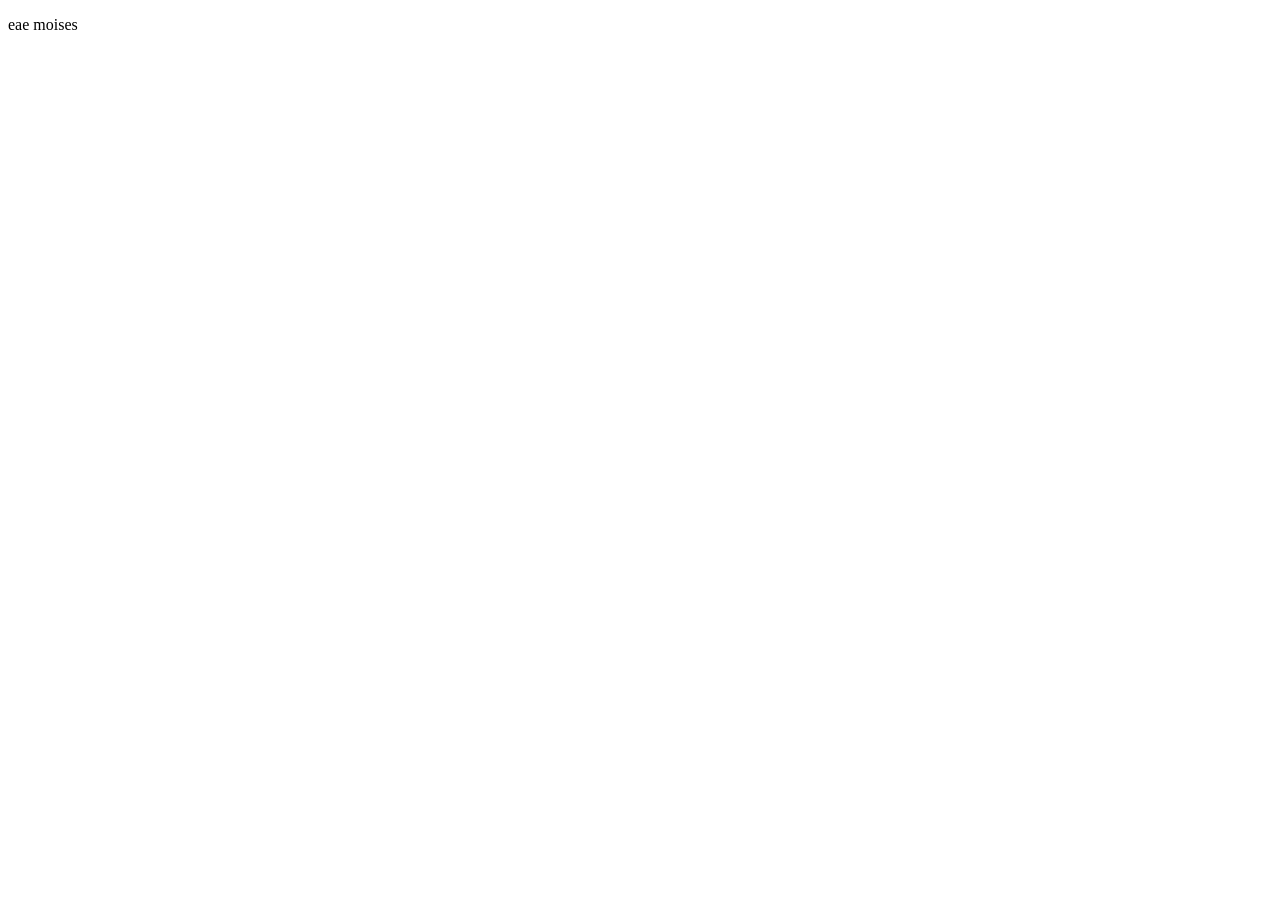
==== mare-de-bets/index.html @ 8c5bed3d "escrevi moises'" ====
<!DOCTYPE html>
<html lang="en">
<head>
    <meta charset="UTF-8">
    <meta name="viewport" content="width=device-width, initial-scale=1.0">
    <title>Maré de Bets</title>
    <link rel="stylesheet" href="style.css">
</head>
<body>
   <div>
       <p>
           eae
           moises
       </p>
   </div>
</body>
</html>
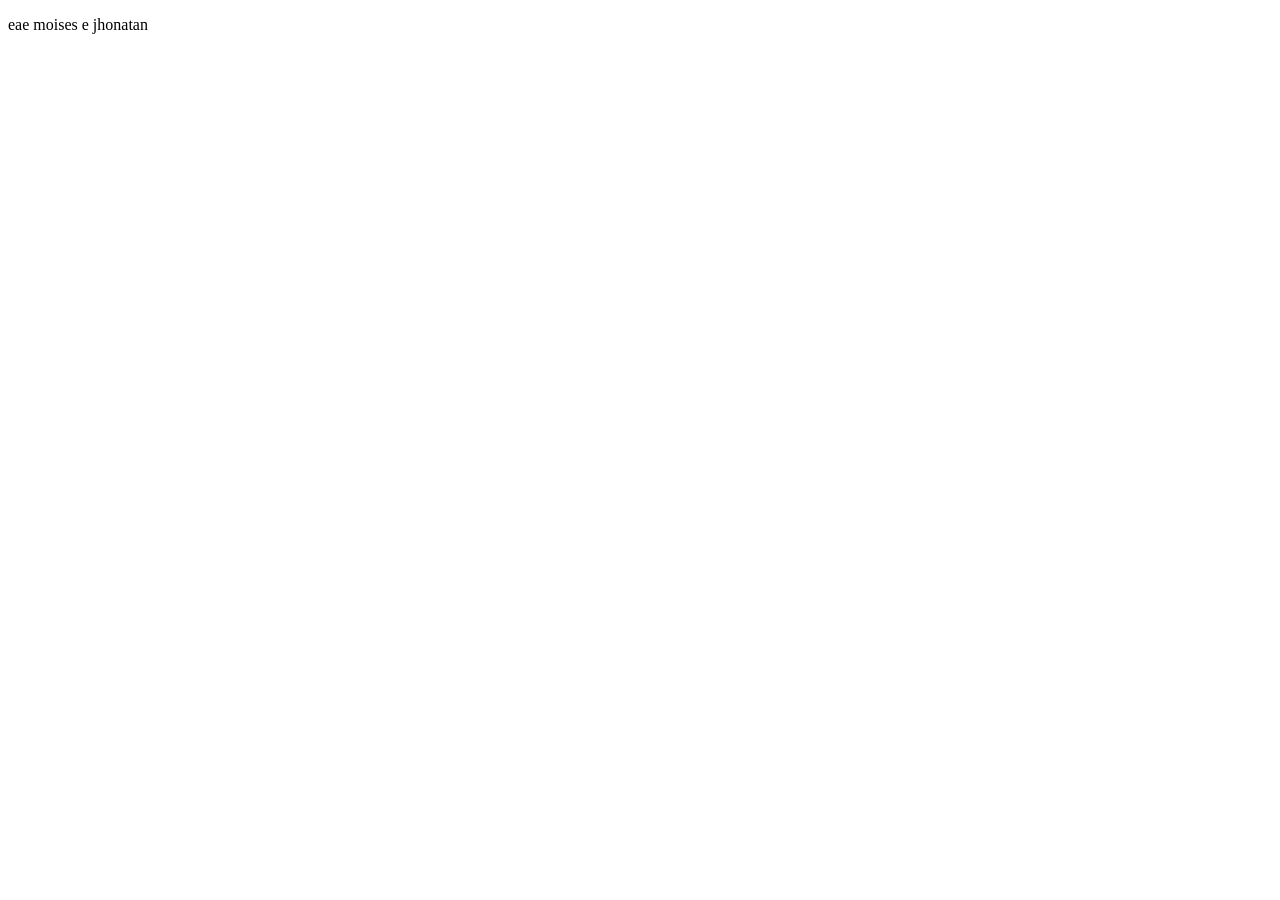
==== commit 94066ba9: "escrevi jhonatan" ====
--- a/mare-de-bets/index.html
+++ b/mare-de-bets/index.html
@@ -10,7 +10,7 @@
    <div>
        <p>
            eae
-           moises
+           moises e jhonatan
        </p>
    </div>
 </body>
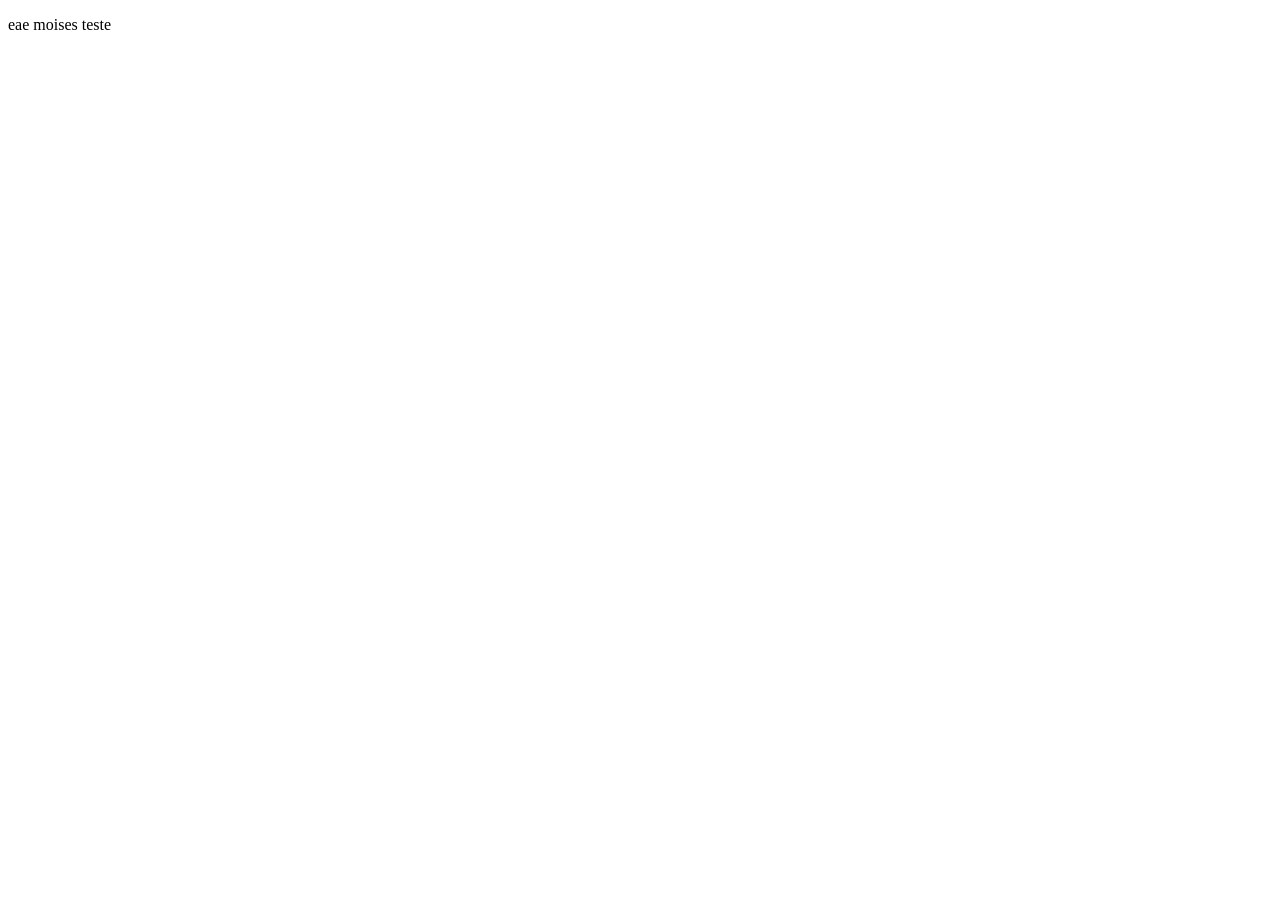
==== commit 2fcc8e66: "novo commit" ====
--- a/mare-de-bets/index.html
+++ b/mare-de-bets/index.html
@@ -10,7 +10,8 @@
    <div>
        <p>
            eae
-           moises e jhonatan
+           moises
+           teste
        </p>
    </div>
 </body>
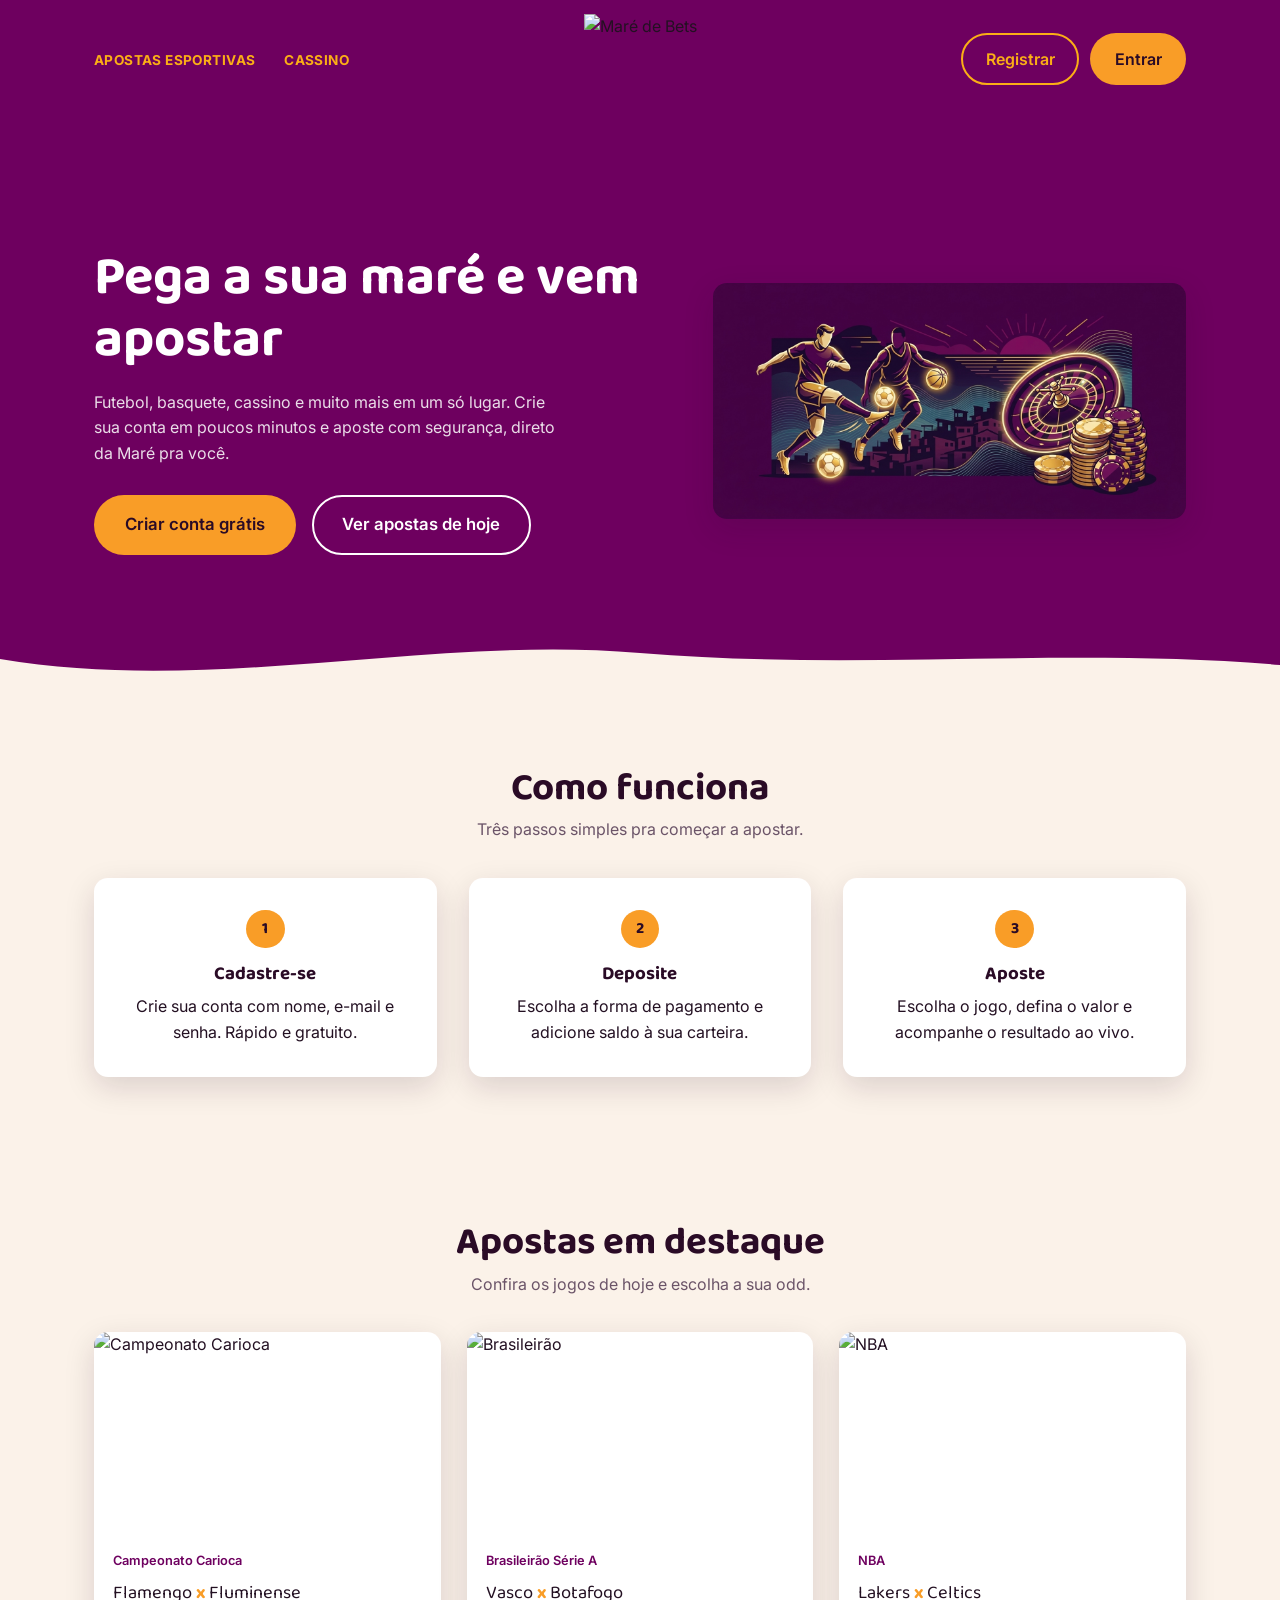
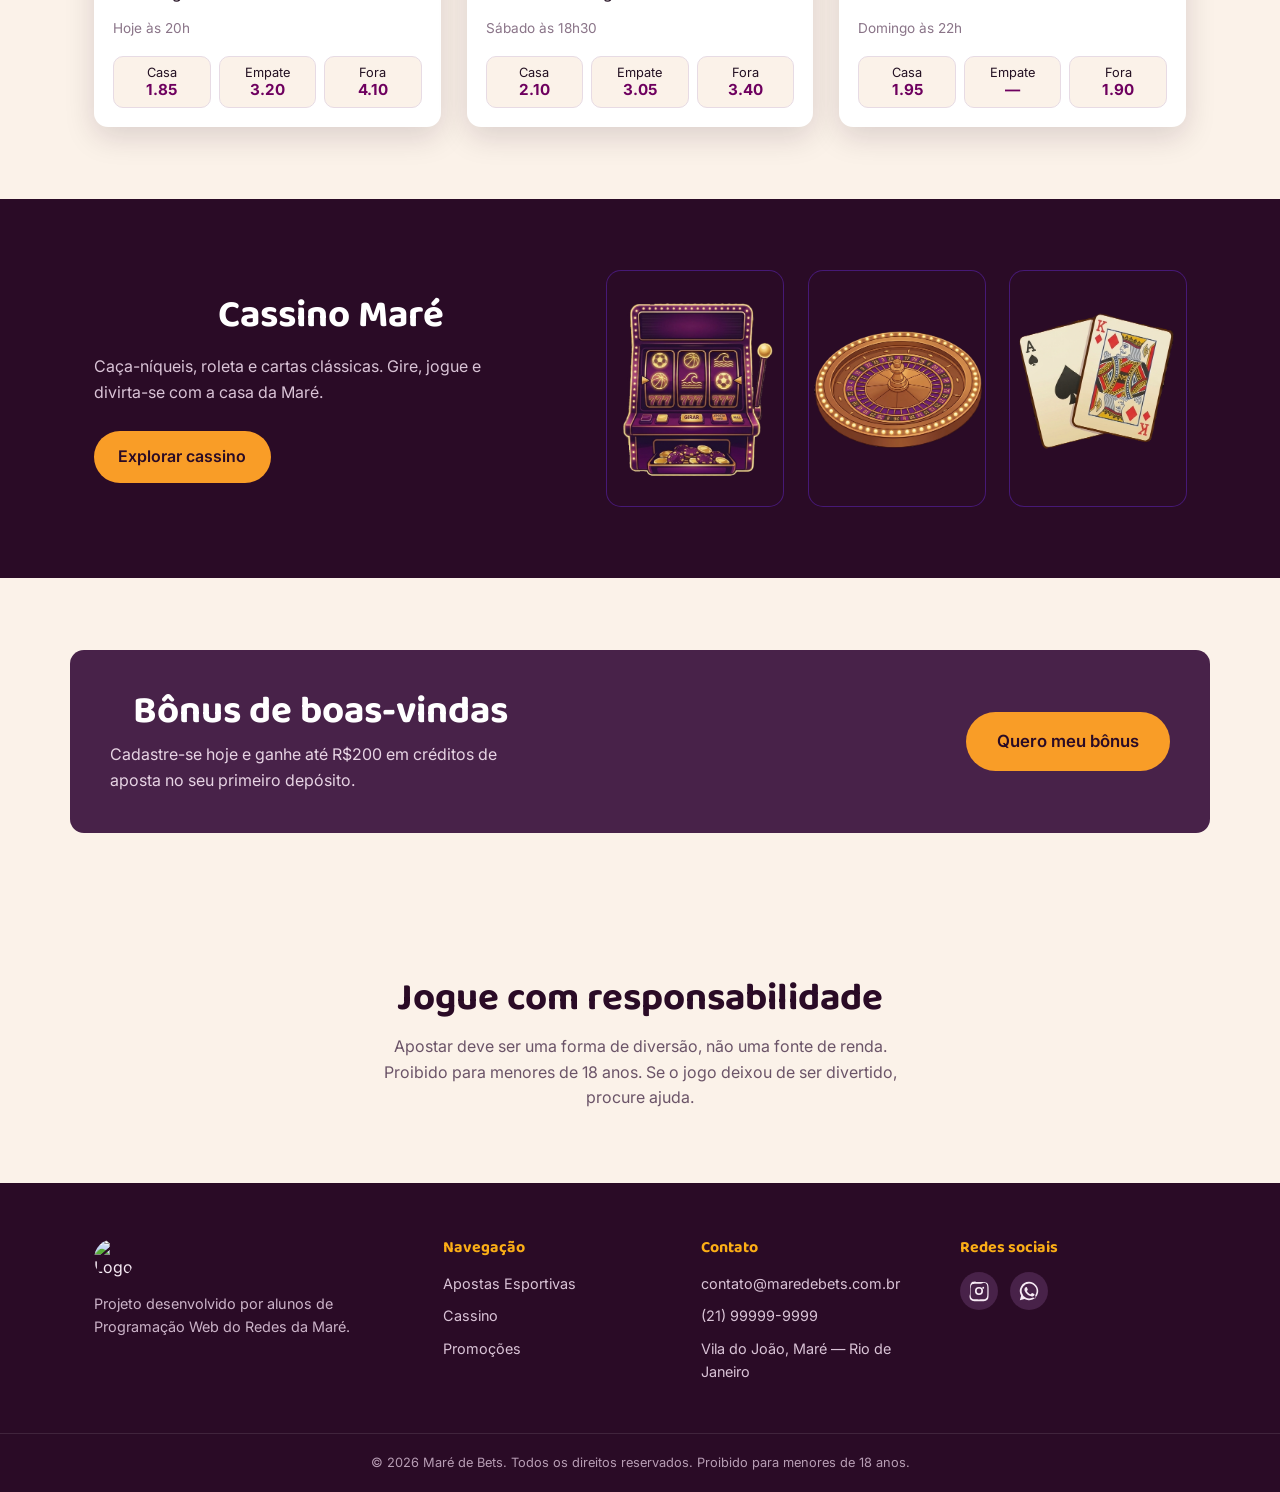
==== commit 68161ac3: "Fase 1 do site, tela principal" ====
--- a/mare-de-bets/index.html
+++ b/mare-de-bets/index.html
@@ -1,18 +1,259 @@
-<!DOCTYPE html>
-<html lang="en">
-<head>
-    <meta charset="UTF-8">
-    <meta name="viewport" content="width=device-width, initial-scale=1.0">
-    <title>Maré de Bets</title>
-    <link rel="stylesheet" href="style.css">
-</head>
-<body>
-   <div>
-       <p>
-           eae
-           moises
-           teste
-       </p>
-   </div>
-</body>
-</html>
+<!DOCTYPE html>
+<html lang="pt-BR">
+<head>
+  <meta charset="UTF-8">
+  <meta name="viewport" content="width=device-width, initial-scale=1.0">
+  <title>Maré de Bets — Apostas esportivas e cassino</title>
+  <meta name="description" content="Maré de Bets: aposte em esportes e jogue no cassino online com segurança e diversão.">
+
+  <!-- Fontes do Google Fonts: Baloo 2 (títulos, arredondada) + Inter (textos) -->
+  <link rel="preconnect" href="https://fonts.googleapis.com">
+  <link rel="preconnect" href="https://fonts.gstatic.com" crossorigin>
+  <link href="https://fonts.googleapis.com/css2?family=Baloo+2:wght@500;600;700;800&family=Inter:wght@400;500;600;700&display=swap" rel="stylesheet">
+
+  <link rel="stylesheet" href="style.css">
+</head>
+<body>
+
+  <!-- ===================== CABEÇALHO ===================== -->
+  <header class="cabecalho">
+    <div class="container cabecalho__conteudo">
+
+      <!-- Checkbox escondido: truque 100% CSS para abrir/fechar o menu no celular, sem JavaScript -->
+      <input type="checkbox" id="menu-toggle" class="menu-toggle">
+      <label for="menu-toggle" class="menu-botao" aria-label="Abrir menu">
+        <span></span><span></span><span></span>
+      </label>
+
+      <nav class="cabecalho__nav">
+        <ul>
+          <li><a href="#esportes">Apostas Esportivas</a></li>
+          <li><a href="#cassino">Cassino</a></li>
+        </ul>
+      </nav>
+
+      <!-- Logo: recorte da arte oficial do grupo (header que já estava em uso) -->
+      <a href="#topo" class="cabecalho__logo">
+        <img src="assets/img/logo-header.png" alt="Maré de Bets" class="cabecalho__logo-imagem">
+      </a>
+
+      <div class="cabecalho__acoes">
+        <a href="#" class="botao botao--contorno">Registrar</a>
+        <a href="#" class="botao botao--cheio">Entrar</a>
+      </div>
+
+    </div>
+  </header>
+
+  <main id="topo">
+
+    <!-- ===================== HERO ===================== -->
+    <section class="hero">
+      <div class="container hero__conteudo">
+        <div class="hero__texto">
+          <!-- TEXTO: troque pelo título principal escolhido pelo grupo -->
+          <h1>Pega a sua maré e vem apostar</h1>
+          <!-- TEXTO: troque pelo parágrafo de apresentação do site -->
+          <p class="hero__descricao">
+            Futebol, basquete, cassino e muito mais em um só lugar. Crie sua conta
+            em poucos minutos e aposte com segurança, direto da Maré pra você.
+          </p>
+          <div class="hero__cta">
+            <a href="#" class="botao botao--cheio botao--grande">Criar conta grátis</a>
+            <a href="#esportes" class="botao botao--contorno botao--grande">Ver apostas de hoje</a>
+          </div>
+        </div>
+
+        <div class="hero__imagem">
+          <!-- Imagem principal da seção (substitua pela arte/foto que o grupo escolher) -->
+          <!-- IMAGEM: coloque aqui uma arte do hero, ex: assets/img/hero.jpg -->
+          <img src="Assets/img/CassinoMain.jpg" alt="Ilustração de apostas esportivas da Maré de Bets">
+        </div>
+      </div>
+
+      <!-- Divisor em forma de onda, remetendo à "maré" -->
+      <svg class="onda" viewBox="0 0 1440 80" preserveAspectRatio="none" aria-hidden="true">
+        <path d="M0,32 C240,80 480,0 720,24 C960,48 1200,16 1440,40 L1440,80 L0,80 Z"></path>
+      </svg>
+    </section>
+
+    <!-- ===================== COMO FUNCIONA ===================== -->
+    <section class="como-funciona">
+      <div class="container">
+        <h2>Como funciona</h2>
+        <p class="secao__subtitulo">Três passos simples pra começar a apostar.</p>
+
+        <ol class="passos">
+          <li class="passo">
+            <span class="passo__numero">1</span>
+            <h3>Cadastre-se</h3>
+            <!-- TEXTO: ajuste a descrição de cada passo -->
+            <p>Crie sua conta com nome, e-mail e senha. Rápido e gratuito.</p>
+          </li>
+          <li class="passo">
+            <span class="passo__numero">2</span>
+            <h3>Deposite</h3>
+            <p>Escolha a forma de pagamento e adicione saldo à sua carteira.</p>
+          </li>
+          <li class="passo">
+            <span class="passo__numero">3</span>
+            <h3>Aposte</h3>
+            <p>Escolha o jogo, defina o valor e acompanhe o resultado ao vivo.</p>
+          </li>
+        </ol>
+      </div>
+    </section>
+
+    <!-- ===================== APOSTAS ESPORTIVAS ===================== -->
+    <section id="esportes" class="esportes">
+      <div class="container">
+        <h2>Apostas em destaque</h2>
+        <p class="secao__subtitulo">Confira os jogos de hoje e escolha a sua odd.</p>
+
+        <div class="grade-cartoes">
+
+          <!-- Cartão de jogo (repita este bloco para cada partida) -->
+          <article class="cartao-jogo">
+            <!-- IMAGEM: escudo ou banner do campeonato -->
+            <img src="assets/img/jogo-1.jpg" alt="Campeonato Carioca" class="cartao-jogo__imagem">
+            <div class="cartao-jogo__corpo">
+              <span class="cartao-jogo__liga">Campeonato Carioca</span>
+              <!-- TEXTO: nomes dos times do confronto -->
+              <p class="cartao-jogo__confronto">Flamengo <span>x</span> Fluminense</p>
+              <span class="cartao-jogo__horario">Hoje às 20h</span>
+              <div class="cartao-jogo__odds">
+                <button type="button" class="odd">Casa <strong>1.85</strong></button>
+                <button type="button" class="odd">Empate <strong>3.20</strong></button>
+                <button type="button" class="odd">Fora <strong>4.10</strong></button>
+              </div>
+            </div>
+          </article>
+
+          <article class="cartao-jogo">
+            <img src="assets/img/jogo-2.jpg" alt="Brasileirão" class="cartao-jogo__imagem">
+            <div class="cartao-jogo__corpo">
+              <span class="cartao-jogo__liga">Brasileirão Série A</span>
+              <p class="cartao-jogo__confronto">Vasco <span>x</span> Botafogo</p>
+              <span class="cartao-jogo__horario">Sábado às 18h30</span>
+              <div class="cartao-jogo__odds">
+                <button type="button" class="odd">Casa <strong>2.10</strong></button>
+                <button type="button" class="odd">Empate <strong>3.05</strong></button>
+                <button type="button" class="odd">Fora <strong>3.40</strong></button>
+              </div>
+            </div>
+          </article>
+
+          <article class="cartao-jogo">
+            <img src="assets/img/jogo-3.jpg" alt="NBA" class="cartao-jogo__imagem">
+            <div class="cartao-jogo__corpo">
+              <span class="cartao-jogo__liga">NBA</span>
+              <p class="cartao-jogo__confronto">Lakers <span>x</span> Celtics</p>
+              <span class="cartao-jogo__horario">Domingo às 22h</span>
+              <div class="cartao-jogo__odds">
+                <button type="button" class="odd">Casa <strong>1.95</strong></button>
+                <button type="button" class="odd">Empate <strong>—</strong></button>
+                <button type="button" class="odd">Fora <strong>1.90</strong></button>
+              </div>
+            </div>
+          </article>
+
+        </div>
+      </div>
+    </section>
+
+    <!-- ===================== CASSINO ===================== -->
+    <section id="cassino" class="cassino">
+      <div class="container cassino__conteudo">
+        <div class="cassino__texto">
+          <h2>Cassino Maré</h2>
+          <!-- TEXTO: ajuste a chamada do cassino -->
+          <p>Caça-níqueis, roleta e cartas clássicas. Gire, jogue e divirta-se com a casa da Maré.</p>
+          <a href="#" class="botao botao--cheio">Explorar cassino</a>
+        </div>
+
+        <div class="grade-cartoes grade-cartoes--cassino">
+          <!-- IMAGEM: capa de cada jogo de cassino -->
+          <img src="Assets/img/CacaNiquel.png" alt="Caça-níqueis Maré de Ouro" class="cartao-mini">
+          <img src="Assets/img/Roleta.png" alt="Roleta da Maré" class="cartao-mini">
+          <img src="Assets/img/BlackJack.png" alt="Blackjack" class="cartao-mini">
+        </div>
+      </div>
+    </section>
+
+    <!-- ===================== PROMOÇÕES ===================== -->
+    <section id="promocoes" class="promocoes">
+      <div class="container cartao-promocao">
+        <div>
+          <!-- TEXTO: título e texto da promoção -->
+          <h2>Bônus de boas-vindas</h2>
+          <p>Cadastre-se hoje e ganhe até R$200 em créditos de aposta no seu primeiro depósito.</p>
+        </div>
+        <a href="#" class="botao botao--cheio botao--grande">Quero meu bônus</a>
+      </div>
+    </section>
+
+    <!-- ===================== JOGO RESPONSÁVEL ===================== -->
+    <section class="responsavel">
+      <div class="container responsavel__conteudo">
+        <h2>Jogue com responsabilidade</h2>
+        <!-- TEXTO: texto de jogo responsável definido pelo grupo -->
+        <p>
+          Apostar deve ser uma forma de diversão, não uma fonte de renda. Proibido para
+          menores de 18 anos. Se o jogo deixou de ser divertido, procure ajuda.
+        </p>
+      </div>
+    </section>
+
+  </main>
+
+  <!-- ===================== RODAPÉ ===================== -->
+  <footer id="contato" class="rodape">
+    <div class="container rodape__grade">
+
+      <div class="rodape__sobre">
+        <img src="assets/img/logo.png" alt="Logo Maré de Bets" width="40" height="40">
+        <!-- TEXTO: uma frase curta sobre o projeto/grupo -->
+        <p>Projeto desenvolvido por alunos de Programação Web do Redes da Maré.</p>
+      </div>
+
+      <div class="rodape__coluna">
+        <h4>Navegação</h4>
+        <ul>
+          <li><a href="#esportes">Apostas Esportivas</a></li>
+          <li><a href="#cassino">Cassino</a></li>
+          <li><a href="#promocoes">Promoções</a></li>
+        </ul>
+      </div>
+
+      <div class="rodape__coluna">
+        <h4>Contato</h4>
+        <!-- TEXTO: dados de contato reais do grupo, se quiserem -->
+        <ul>
+          <li><a href="mailto:contato@maredebets.com.br">contato@maredebets.com.br</a></li>
+          <li><a href="tel:+5521999999999">(21) 99999-9999</a></li>
+          <li>Vila do João, Maré — Rio de Janeiro</li>
+        </ul>
+      </div>
+
+      <div class="rodape__coluna">
+        <h4>Redes sociais</h4>
+        <div class="rodape__redes">
+          <!-- Ícones em SVG puro, sem bibliotecas externas -->
+          <a href="#" aria-label="Instagram">
+            <svg viewBox="0 0 24 24" width="22" height="22"><path d="M12 2.2c3.2 0 3.6 0 4.9.07 1.2.06 2.1.26 2.6.44.6.23 1.03.5 1.5.97.47.47.74.9.97 1.5.18.5.38 1.4.44 2.6.06 1.3.07 1.7.07 4.9s0 3.6-.07 4.9c-.06 1.2-.26 2.1-.44 2.6a4.4 4.4 0 01-.97 1.5c-.47.47-.9.74-1.5.97-.5.18-1.4.38-2.6.44-1.3.06-1.7.07-4.9.07s-3.6 0-4.9-.07c-1.2-.06-2.1-.26-2.6-.44a4.4 4.4 0 01-1.5-.97 4.4 4.4 0 01-.97-1.5c-.18-.5-.38-1.4-.44-2.6C2.2 15.6 2.2 15.2 2.2 12s0-3.6.07-4.9c.06-1.2.26-2.1.44-2.6.23-.6.5-1.03.97-1.5.47-.47.9-.74 1.5-.97.5-.18 1.4-.38 2.6-.44C8.4 2.2 8.8 2.2 12 2.2zm0 1.8c-3.14 0-3.5 0-4.75.07-1 .05-1.6.22-1.95.36-.5.2-.85.42-1.22.8-.38.37-.6.72-.8 1.22-.14.36-.3.95-.36 1.95C2.8 8.5 2.8 8.86 2.8 12s0 3.5.07 4.75c.05 1 .22 1.6.36 1.95.2.5.42.85.8 1.22.37.38.72.6 1.22.8.36.14.95.3 1.95.36 1.25.07 1.6.07 4.75.07s3.5 0 4.75-.07c1-.05 1.6-.22 1.95-.36.5-.2.85-.42 1.22-.8.38-.37.6-.72.8-1.22.14-.36.3-.95.36-1.95.07-1.25.07-1.6.07-4.75s0-3.5-.07-4.75c-.05-1-.22-1.6-.36-1.95a3.3 3.3 0 00-.8-1.22 3.3 3.3 0 00-1.22-.8c-.36-.14-.95-.3-1.95-.36C15.5 4 15.14 4 12 4zm0 3.6a4.4 4.4 0 110 8.8 4.4 4.4 0 010-8.8zm0 1.8a2.6 2.6 0 100 5.2 2.6 2.6 0 000-5.2zm4.6-2a1.03 1.03 0 110 2.06 1.03 1.03 0 010-2.06z"/></svg>
+          </a>
+          <a href="#" aria-label="WhatsApp">
+            <svg viewBox="0 0 24 24" width="22" height="22"><path d="M12 2a10 10 0 00-8.6 15.1L2 22l5.1-1.3A10 10 0 1012 2zm0 1.8a8.2 8.2 0 017 12.5l-.26.42.9 3.3-3.4-.9-.42.25A8.2 8.2 0 1112 3.8zm-3.3 4.1c-.2 0-.5 0-.73.28-.25.28-.95.93-.95 2.27 0 1.33.97 2.63 1.1 2.8.14.2 1.9 2.9 4.6 4.05 2.26.95 2.72.76 3.2.72.5-.05 1.63-.67 1.86-1.3.23-.65.23-1.2.16-1.3-.07-.1-.25-.17-.5-.3-.27-.13-1.63-.8-1.88-.9-.25-.1-.44-.14-.62.13-.18.28-.7.9-.87 1.1-.16.18-.32.2-.6.07-.27-.14-1.13-.42-2.16-1.34-.8-.72-1.34-1.6-1.5-1.87-.16-.27-.02-.42.12-.56.13-.13.27-.33.4-.5.14-.17.18-.28.28-.47.1-.2.05-.37-.02-.5-.07-.14-.6-1.5-.86-2.05-.22-.5-.45-.46-.62-.46z"/></svg>
+          </a>
+        </div>
+      </div>
+
+    </div>
+
+    <div class="rodape__base">
+      <p>&copy; 2026 Maré de Bets. Todos os direitos reservados. Proibido para menores de 18 anos.</p>
+    </div>
+  </footer>
+
+</body>
+</html>
--- a/mare-de-bets/style.css
+++ b/mare-de-bets/style.css
@@ -0,0 +1,683 @@
+/* ===========================================================
+   MARÉ DE BETS — style.css
+   Só HTML5 + CSS3, sem frameworks e sem JavaScript.
+   Organizado em blocos: 1) Variáveis  2) Reset  3) Base
+   4) Layout  5) Cabeçalho  6) Hero  7) Seções  8) Cartões
+   9) Rodapé  10) Responsividade (media queries)
+   =========================================================== */
+
+
+/* ---------- 1) VARIÁVEIS DE COR E ESPAÇAMENTO ----------
+   Troque os valores aqui para mudar o tema de cor do site inteiro. */
+:root {
+  --roxo-mare: #6E005F;       /* roxo do cabeçalho, cor oficial da marca */
+  --roxo-profundo: #2A0B26;   /* roxo bem escuro, usado em fundos de destaque */
+  --ameixa: #482249;          /* roxo logo (oficial), usado em cartões sobre áreas escuras */
+  --roxo-neon: #702FED;       /* roxo neon (oficial), usado em destaques e foco do teclado */
+  --dourado: #F99D27;         /* dourado do cabeçalho (oficial), cor de ação (botões, odds) */
+  --dourado-suave: #FBAE16;   /* amarelo logo (oficial), usado em textos/detalhes */
+  --creme: #FBF2E9;           /* fundo claro das seções de conteúdo */
+  --branco: #FFFFFF;
+  --texto-escuro: #231022;    /* texto principal sobre fundo claro */
+  --texto-claro: #F6EAF4;     /* texto principal sobre fundo escuro */
+
+  --fonte-titulo: 'Baloo 2', sans-serif;
+  --fonte-texto: 'Inter', sans-serif;
+
+  --largura-maxima: 1140px;
+  --raio: 14px;
+  --sombra: 0 10px 30px rgba(42, 11, 38, 0.15);
+}
+
+
+/* ---------- 2) RESET BÁSICO ---------- */
+* {
+  box-sizing: border-box;
+  margin: 0;
+  padding: 0;
+}
+
+html {
+  scroll-behavior: smooth;
+}
+
+img {
+  max-width: 100%;
+  display: block;
+}
+
+a {
+  text-decoration: none;
+  color: inherit;
+}
+
+ul {
+  list-style: none;
+}
+
+button {
+  font-family: inherit;
+  cursor: pointer;
+  border: none;
+  background: none;
+}
+
+/* Foco visível pelo teclado em todo o site, usando o roxo neon da marca */
+a:focus-visible,
+button:focus-visible,
+.menu-botao:focus-visible {
+  outline: 3px solid var(--roxo-neon);
+  outline-offset: 2px;
+  border-radius: 4px;
+}
+
+
+/* ---------- 3) BASE ---------- */
+body {
+  font-family: var(--fonte-texto);
+  color: var(--texto-escuro);
+  background-color: var(--creme);
+  line-height: 1.6;
+}
+
+h1, h2, h3, h4 {
+  font-family: var(--fonte-titulo);
+  font-weight: 700;
+  line-height: 1.15;
+}
+
+h2 {
+  text-align: center;
+  font-size: clamp(1.8rem, 3vw, 2.4rem);
+  color: var(--roxo-profundo);
+}
+
+.secao__subtitulo {
+  text-align: center;
+  color: #6b5468;
+  margin-top: 0.4rem;
+  margin-bottom: 2.2rem;
+  max-width: 50ch;
+}
+
+
+/* ---------- 4) LAYOUT ---------- */
+.container {
+  width: 100%;
+  max-width: var(--largura-maxima);
+  margin: 0 auto;
+  padding: 0 1.5rem;
+}
+
+main section {
+  padding: 4.5rem 0;
+}
+
+
+/* Botões reutilizados em várias seções */
+.botao {
+  display: inline-block;
+  padding: 0.7rem 1.4rem;
+  border-radius: 999px;
+  font-weight: 600;
+  font-family: var(--fonte-texto);
+  border: 2px solid transparent;
+  transition: transform 0.15s ease, opacity 0.15s ease;
+}
+
+.botao:hover {
+  transform: translateY(-2px);
+}
+
+.botao--cheio {
+  background-color: var(--dourado);
+  color: var(--roxo-profundo);
+}
+
+.botao--contorno {
+  background-color: transparent;
+  border-color: currentColor;
+}
+
+.botao--grande {
+  padding: 0.9rem 1.8rem;
+  font-size: 1.05rem;
+}
+
+
+/* ---------- 5) CABEÇALHO ---------- */
+.cabecalho {
+  background-color: var(--roxo-mare);
+  position: sticky;
+  top: 0;
+  z-index: 50;
+}
+
+.cabecalho__conteudo {
+  display: grid;
+  grid-template-columns: 1fr auto 1fr;
+  align-items: center;
+  gap: 1.5rem;
+  padding-top: 0.9rem;
+  padding-bottom: 0.9rem;
+}
+
+/* Logo centralizada: é a arte oficial do grupo (imagem), por isso não leva fonte própria */
+.cabecalho__logo {
+  justify-self: center;
+}
+
+.cabecalho__logo-imagem {
+  height: 90px;
+  width: auto;
+}
+
+.cabecalho__nav {
+  justify-self: start;
+}
+
+.cabecalho__nav ul {
+  display: flex;
+  gap: 1.8rem;
+}
+
+.cabecalho__nav a {
+  color: var(--dourado-suave);
+  font-weight: 700;
+  font-size: 0.85rem;
+  text-transform: uppercase;
+  letter-spacing: 0.03em;
+}
+
+.cabecalho__nav a:hover {
+  color: var(--branco);
+}
+
+.cabecalho__acoes {
+  display: flex;
+  gap: 0.7rem;
+  justify-self: end;
+}
+
+.cabecalho__acoes .botao--contorno {
+  color: var(--dourado-suave);
+  border-color: var(--dourado-suave);
+}
+
+/* Botão do menu (hambúrguer) e checkbox: escondidos no desktop */
+.menu-toggle,
+.menu-botao {
+  display: none;
+}
+
+
+/* ---------- 6) HERO ---------- */
+.hero {
+  background-color: var(--roxo-mare);
+  color: var(--texto-claro);
+  position: relative;
+  overflow: hidden;
+  padding-bottom: 0;
+}
+
+.hero__conteudo {
+  display: grid;
+  grid-template-columns: 1.1fr 0.9fr;
+  gap: 2.5rem;
+  align-items: center;
+  padding-top: 3.5rem;
+  padding-bottom: 5rem;
+}
+
+.hero__texto h1 {
+  font-size: clamp(2.2rem, 4.5vw, 3.4rem);
+  color: var(--branco);
+}
+
+.hero__descricao {
+  margin-top: 1.1rem;
+  max-width: 48ch;
+  color: #EADCE8;
+}
+
+.hero__cta {
+  display: flex;
+  gap: 1rem;
+  margin-top: 1.8rem;
+  flex-wrap: wrap;
+}
+
+.hero__cta .botao--contorno {
+  color: var(--branco);
+}
+
+.hero__imagem img {
+  border-radius: var(--raio);
+  box-shadow: var(--sombra);
+}
+
+/* Onda decorativa entre o hero e a próxima seção */
+.onda {
+  display: block;
+  width: 100%;
+  height: 60px;
+}
+
+.onda path {
+  fill: var(--creme);
+}
+
+
+/* ---------- 7) SEÇÕES DE CONTEÚDO ---------- */
+
+/* Como funciona: passos numerados (é uma sequência, por isso a numeração) */
+.como-funciona {
+  text-align: center;
+}
+
+.secao__subtitulo {
+  margin-left: auto;
+  margin-right: auto;
+}
+
+li.passo {
+  list-style: none;
+}
+
+.passos {
+  display: grid;
+  grid-template-columns: repeat(3, 1fr);
+  gap: 2rem;
+  margin-top: 1rem;
+}
+
+.passo {
+  background-color: var(--branco);
+  border-radius: var(--raio);
+  padding: 2rem 1.5rem;
+  box-shadow: var(--sombra);
+}
+
+.passo__numero {
+  display: inline-flex;
+  align-items: center;
+  justify-content: center;
+  width: 2.4rem;
+  height: 2.4rem;
+  border-radius: 50%;
+  background-color: var(--dourado);
+  color: var(--roxo-profundo);
+  font-family: var(--fonte-titulo);
+  font-weight: 700;
+  margin-bottom: 1rem;
+}
+
+.passo h3 {
+  margin-bottom: 0.5rem;
+  color: var(--roxo-profundo);
+}
+
+/* Cassino: faixa escura com destaque de jogos */
+.cassino {
+  background-color: var(--roxo-profundo);
+  color: var(--texto-claro);
+}
+
+.cassino__conteudo {
+  display: grid;
+  grid-template-columns: 0.9fr 1.1fr;
+  gap: 2.5rem;
+  align-items: center;
+}
+
+.cassino h2 {
+  color: var(--branco);
+}
+
+.cassino__texto p {
+  margin: 1rem 0 1.6rem;
+  color: #D9C3D6;
+  max-width: 42ch;
+}
+
+.grade-cartoes--cassino {
+  display: grid;
+  grid-template-columns: repeat(3, 1fr);
+  gap: 1rem;
+}
+
+.cartao-mini {
+  border-radius: var(--raio);
+  aspect-ratio: 3 / 4;
+  object-fit: cover;
+  box-shadow: 0 0 0 1px rgba(112, 47, 237, 0.4);
+  transition: box-shadow 0.2s ease, transform 0.2s ease;
+}
+
+/* Brilho neon ao passar o mouse, remetendo às luzes de um cassino */
+.cartao-mini:hover {
+  box-shadow: 0 0 24px 2px rgba(112, 47, 237, 0.65);
+  transform: translateY(-3px);
+}
+
+/* Promoções: cartão em destaque */
+.promocoes .container.cartao-promocao {
+  background-color: var(--ameixa);
+  color: var(--texto-claro);
+  border-radius: var(--raio);
+  padding: 2.5rem;
+  display: flex;
+  align-items: center;
+  justify-content: space-between;
+  gap: 1.5rem;
+  flex-wrap: wrap;
+}
+
+.cartao-promocao h2 {
+  color: var(--branco);
+}
+
+.cartao-promocao p {
+  margin-top: 0.5rem;
+  color: #E7D4E4;
+  max-width: 42ch;
+}
+
+/* Jogo responsável */
+.responsavel {
+  background-color: var(--creme);
+}
+
+.responsavel__conteudo {
+  text-align: center;
+  max-width: 60ch;
+  margin: 0 auto;
+}
+
+.responsavel__conteudo p {
+  color: #6b5468;
+  margin-top: 0.8rem;
+}
+
+
+/* ---------- 8) CARTÕES DE JOGO (apostas esportivas) ---------- */
+.grade-cartoes {
+  display: grid;
+  grid-template-columns: repeat(3, 1fr);
+  gap: 1.6rem;
+}
+
+.cartao-jogo {
+  background-color: var(--branco);
+  border-radius: var(--raio);
+  overflow: hidden;
+  box-shadow: var(--sombra);
+}
+
+.cartao-jogo__imagem {
+  width: 100%;
+  aspect-ratio: 16 / 9;
+  object-fit: cover;
+}
+
+.cartao-jogo__corpo {
+  padding: 1.2rem;
+}
+
+.cartao-jogo__liga {
+  font-size: 0.8rem;
+  font-weight: 600;
+  color: var(--roxo-mare);
+}
+
+.cartao-jogo__confronto {
+  font-family: var(--fonte-titulo);
+  font-size: 1.15rem;
+  margin: 0.4rem 0;
+  color: var(--texto-escuro);
+}
+
+.cartao-jogo__confronto span {
+  color: var(--dourado);
+  font-weight: 700;
+}
+
+.cartao-jogo__horario {
+  font-size: 0.85rem;
+  color: #8a7488;
+}
+
+.cartao-jogo__odds {
+  display: flex;
+  gap: 0.5rem;
+  margin-top: 1rem;
+}
+
+.odd {
+  flex: 1;
+  background-color: var(--creme);
+  border: 1px solid #e7dbe4;
+  border-radius: 10px;
+  padding: 0.5rem 0.4rem;
+  font-size: 0.8rem;
+  color: var(--texto-escuro);
+  text-align: center;
+  transition: background-color 0.15s ease;
+}
+
+.odd strong {
+  display: block;
+  font-size: 0.95rem;
+  color: var(--roxo-mare);
+}
+
+.odd:hover {
+  background-color: #f1e2ee;
+}
+
+
+/* ---------- 9) RODAPÉ ---------- */
+.rodape {
+  background-color: var(--roxo-profundo);
+  color: var(--texto-claro);
+  padding-top: 3.5rem;
+}
+
+.rodape__grade {
+  display: grid;
+  grid-template-columns: 1.4fr 1fr 1fr 1fr;
+  gap: 2rem;
+  padding-bottom: 2.5rem;
+}
+
+.rodape__sobre {
+  display: flex;
+  flex-direction: column;
+  gap: 0.8rem;
+}
+
+.rodape__sobre img {
+  border-radius: 50%;
+}
+
+.rodape__sobre p {
+  color: #CBB3C8;
+  font-size: 0.9rem;
+}
+
+.rodape__coluna h4 {
+  font-family: var(--fonte-titulo);
+  color: var(--dourado-suave);
+  margin-bottom: 0.9rem;
+  font-size: 1rem;
+}
+
+.rodape__coluna ul li {
+  margin-bottom: 0.6rem;
+  font-size: 0.9rem;
+  color: #D9C3D6;
+}
+
+.rodape__coluna a:hover {
+  color: var(--dourado-suave);
+}
+
+.rodape__redes {
+  display: flex;
+  gap: 0.8rem;
+}
+
+.rodape__redes a {
+  width: 38px;
+  height: 38px;
+  border-radius: 50%;
+  background-color: var(--ameixa);
+  display: flex;
+  align-items: center;
+  justify-content: center;
+}
+
+.rodape__redes svg {
+  fill: var(--texto-claro);
+}
+
+.rodape__redes a:hover svg {
+  fill: var(--dourado);
+}
+
+.rodape__base {
+  border-top: 1px solid rgba(255, 255, 255, 0.1);
+  padding: 1.2rem 0;
+  text-align: center;
+  font-size: 0.8rem;
+  color: #B79DB4;
+}
+
+
+/* ===========================================================
+   10) RESPONSIVIDADE — MEDIA QUERIES
+   Breakpoints: tablet (980px) e celular (600px)
+   =========================================================== */
+
+@media (max-width: 980px) {
+  .hero__conteudo {
+    grid-template-columns: 1fr;
+    text-align: left;
+    padding-top: 2.5rem;
+  }
+
+  .hero__imagem {
+    order: -1;
+  }
+
+  .cassino__conteudo {
+    grid-template-columns: 1fr;
+  }
+
+  .grade-cartoes,
+  .passos {
+    grid-template-columns: repeat(2, 1fr);
+  }
+
+  .rodape__grade {
+    grid-template-columns: 1fr 1fr;
+  }
+}
+
+@media (max-width: 760px) {
+  /* No celular o cabeçalho vira 2 colunas (hambúrguer | logo) + ações encolhidas,
+     e o menu completo abre como painel abaixo, controlado só com CSS,
+     usando a checkbox escondida (#menu-toggle) + a label (.menu-botao). */
+  .cabecalho__conteudo {
+    grid-template-columns: auto 1fr auto;
+  }
+
+  .menu-botao {
+    display: flex;
+    flex-direction: column;
+    justify-content: center;
+    gap: 5px;
+    width: 28px;
+    height: 28px;
+    cursor: pointer;
+    grid-column: 1;
+    grid-row: 1;
+  }
+
+  .menu-botao span {
+    display: block;
+    height: 2px;
+    background-color: var(--dourado-suave);
+    border-radius: 2px;
+  }
+
+  .cabecalho__logo {
+    grid-column: 2;
+    grid-row: 1;
+  }
+
+  .cabecalho__acoes {
+    grid-column: 3;
+    grid-row: 1;
+  }
+
+  .cabecalho__acoes .botao {
+    padding: 0.5rem 0.9rem;
+    font-size: 0.85rem;
+  }
+
+  .cabecalho__logo-imagem {
+    height: 32px;
+  }
+
+  .cabecalho__nav {
+    grid-column: 1 / -1;
+    grid-row: 2;
+    justify-self: stretch;
+    max-height: 0;
+    overflow: hidden;
+    transition: max-height 0.25s ease;
+  }
+
+  .cabecalho__nav ul {
+    flex-direction: column;
+    gap: 0;
+    padding: 0.5rem 0 1rem;
+  }
+
+  .cabecalho__nav a {
+    display: block;
+    padding: 0.6rem 0;
+  }
+
+  .menu-toggle:checked ~ .cabecalho__nav {
+    max-height: 300px;
+  }
+}
+
+@media (max-width: 600px) {
+  main section {
+    padding: 3rem 0;
+  }
+
+  .passos,
+  .grade-cartoes,
+  .grade-cartoes--cassino,
+  .rodape__grade {
+    grid-template-columns: 1fr;
+  }
+
+  .cartao-promocao {
+    flex-direction: column;
+    align-items: flex-start;
+    text-align: left;
+  }
+
+  .hero__cta {
+    flex-direction: column;
+  }
+
+  .hero__cta .botao {
+    text-align: center;
+  }
+}
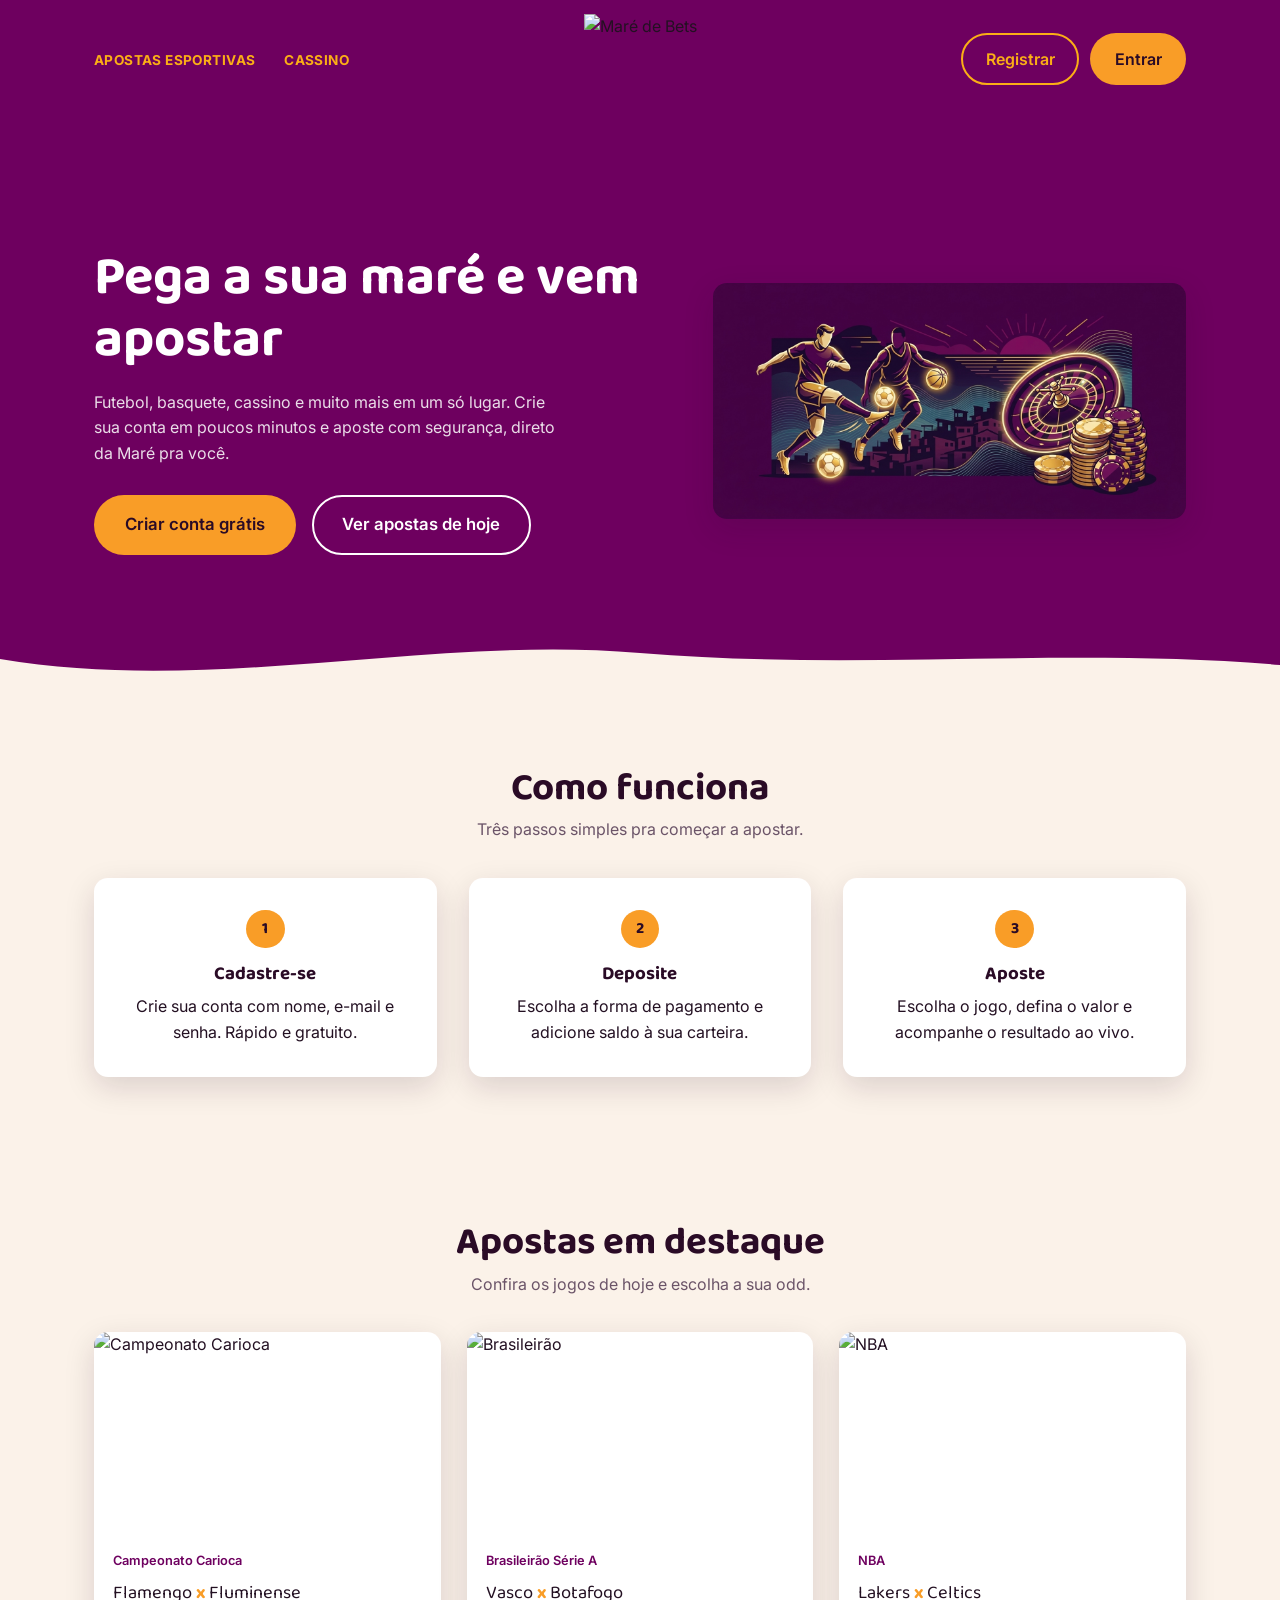
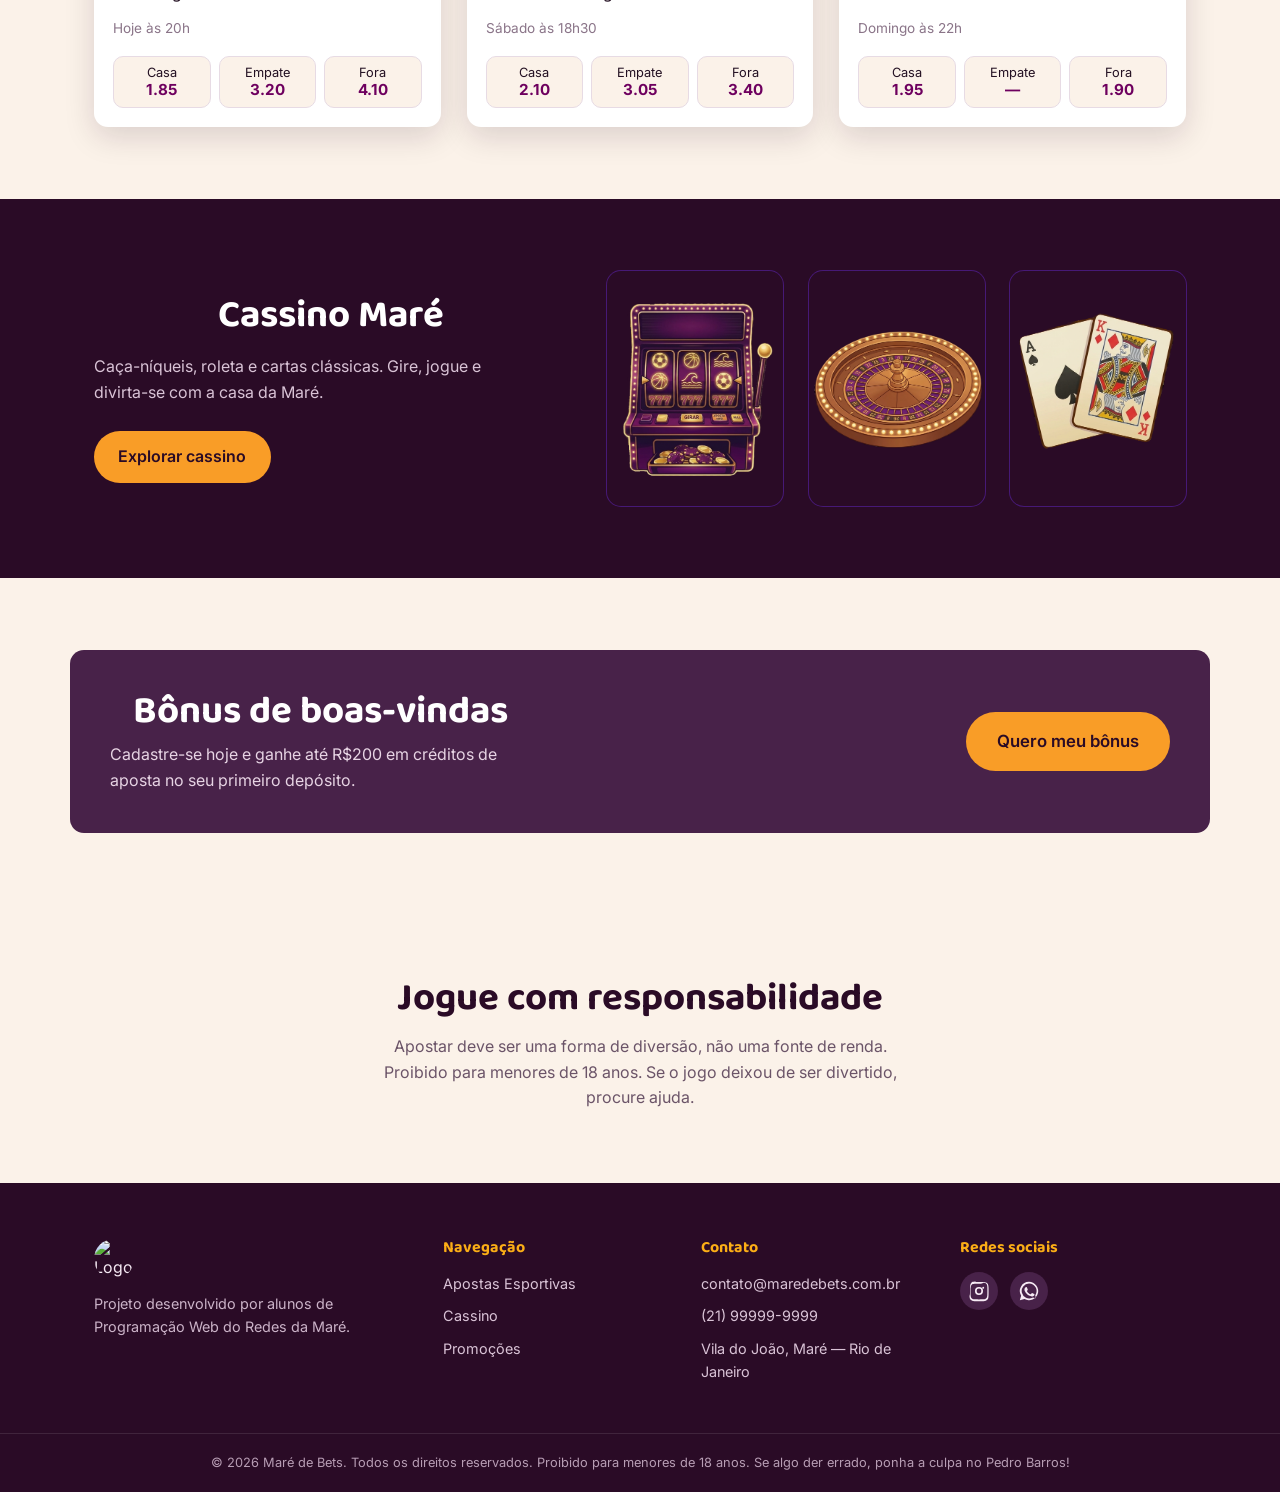
==== commit 56e4cdb5: "mudança no footer" ====
--- a/mare-de-bets/index.html
+++ b/mare-de-bets/index.html
@@ -251,7 +251,7 @@
     </div>
 
     <div class="rodape__base">
-      <p>&copy; 2026 Maré de Bets. Todos os direitos reservados. Proibido para menores de 18 anos.</p>
+      <p>&copy; 2026 Maré de Bets. Todos os direitos reservados. Proibido para menores de 18 anos. Se algo der errado, ponha a culpa no Pedro Barros!</p>
     </div>
   </footer>
 
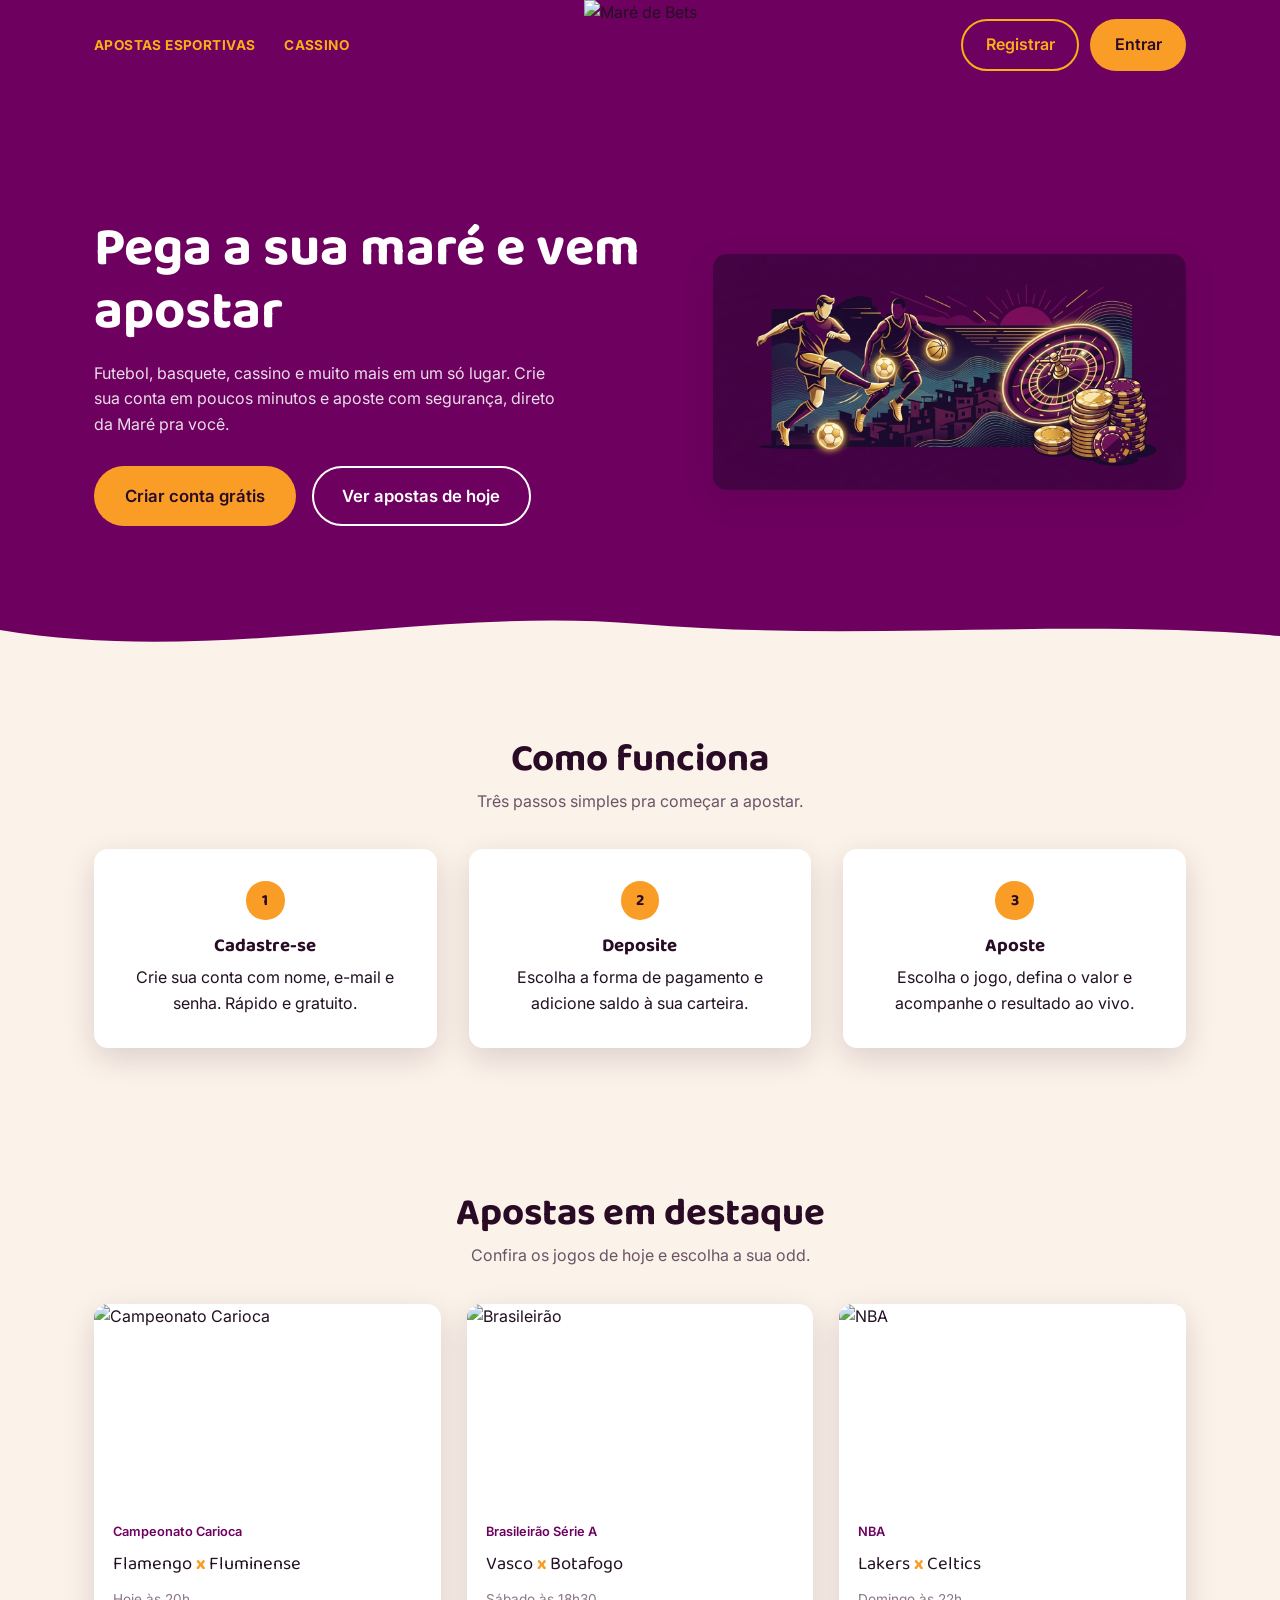
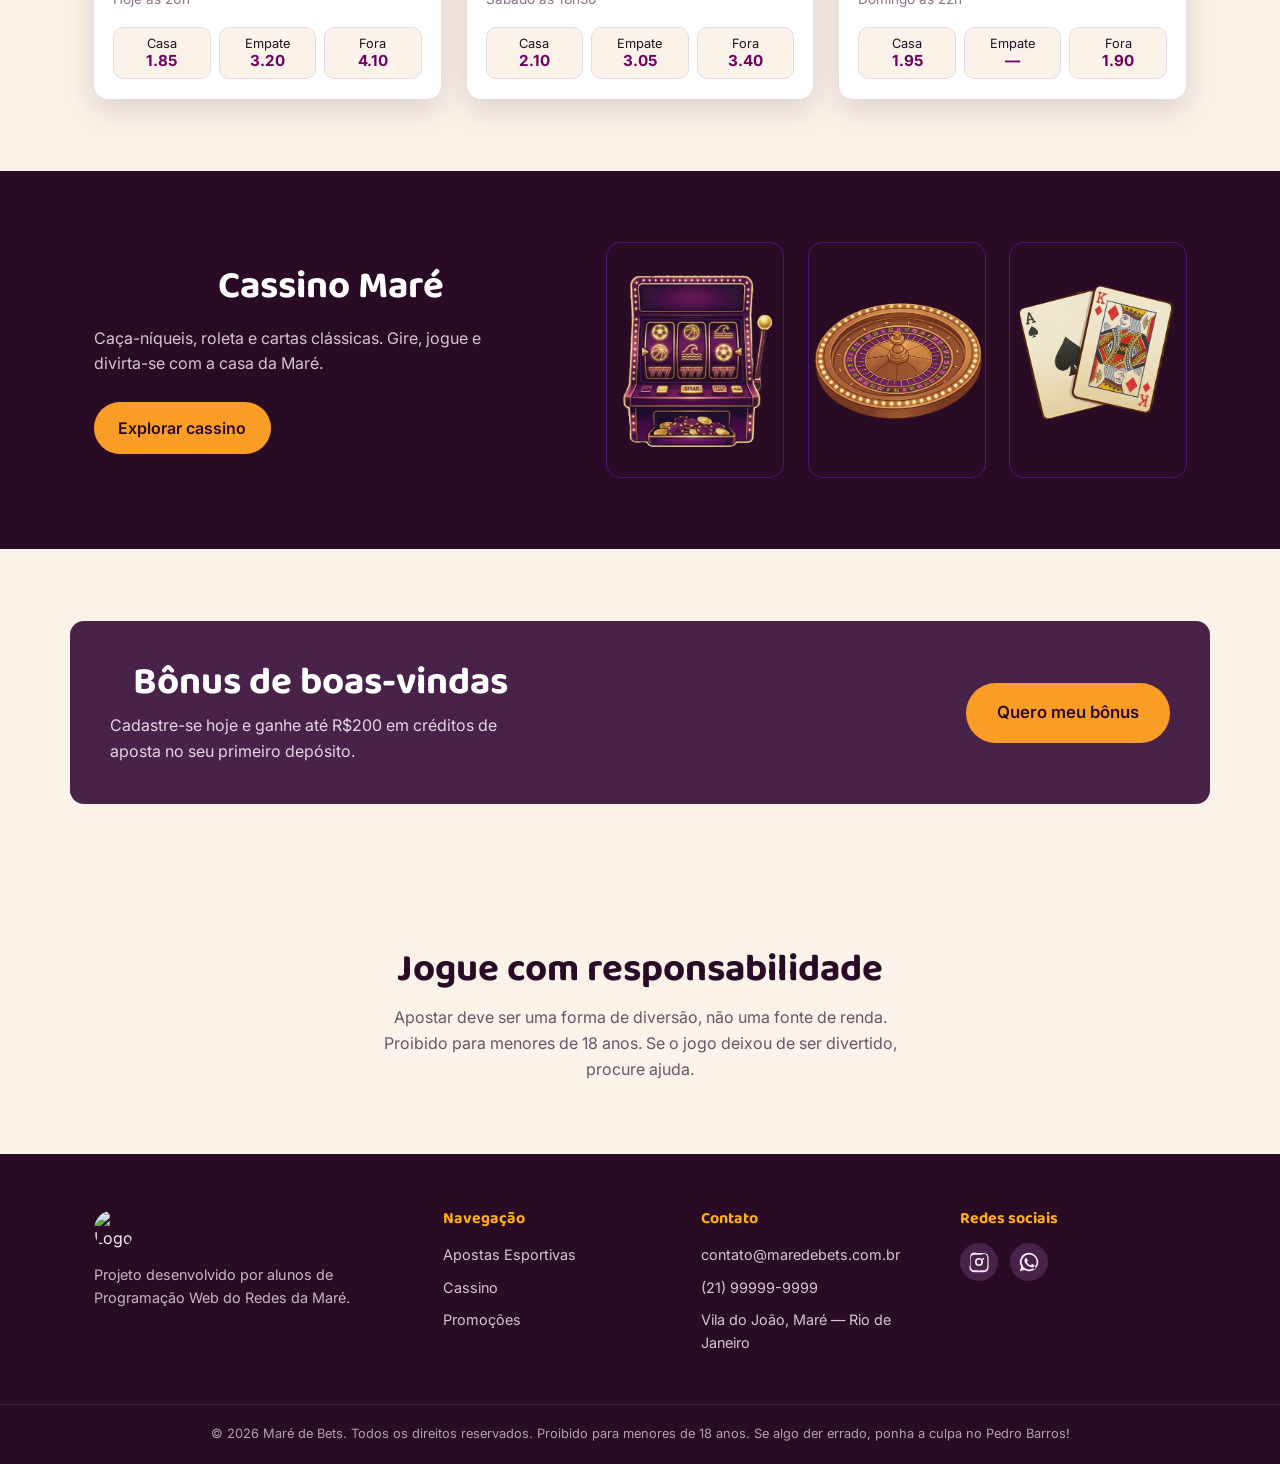
==== commit 64adfb2c: "diminui a header, adicionei 2 paginas de formulario (login e cadastro), que incluem uma variação da " ====
--- a/mare-de-bets/index.html
+++ b/mare-de-bets/index.html
@@ -38,8 +38,8 @@
       </a>
 
       <div class="cabecalho__acoes">
-        <a href="#" class="botao botao--contorno">Registrar</a>
-        <a href="#" class="botao botao--cheio">Entrar</a>
+        <a href="registro.html" class="botao botao--contorno">Registrar</a>
+        <a href="login.html" class="botao botao--cheio">Entrar</a>
       </div>
 
     </div>
@@ -59,7 +59,7 @@
             em poucos minutos e aposte com segurança, direto da Maré pra você.
           </p>
           <div class="hero__cta">
-            <a href="#" class="botao botao--cheio botao--grande">Criar conta grátis</a>
+            <a href="registro.html" class="botao botao--cheio botao--grande">Criar conta grátis</a>
             <a href="#esportes" class="botao botao--contorno botao--grande">Ver apostas de hoje</a>
           </div>
         </div>
--- a/mare-de-bets/style.css
+++ b/mare-de-bets/style.css
@@ -158,8 +158,8 @@
   grid-template-columns: 1fr auto 1fr;
   align-items: center;
   gap: 1.5rem;
-  padding-top: 0.9rem;
-  padding-bottom: 0.9rem;
+  padding-top: 0.0rem;
+  padding-bottom: 0.0rem;
 }
 
 /* Logo centralizada: é a arte oficial do grupo (imagem), por isso não leva fonte própria */
@@ -681,3 +681,220 @@
     text-align: center;
   }
 }
+
+
+/* ===========================================================
+   11) PÁGINA DE REGISTRO (registro.html)
+   Tela dividida: arte à esquerda, formulário à direita.
+   =========================================================== */
+
+/* A regra "main section" do site padroniza o padding; zeramos aqui */
+main.registro section {
+  padding: 0;
+}
+
+.registro {
+  display: grid;
+  grid-template-columns: 1.1fr 0.9fr;
+  min-height: calc(100vh - 90px);
+}
+
+/* ----- Lado da arte ----- */
+.registro__arte {
+  position: relative;
+  background-color: var(--roxo-mare);
+  overflow: hidden;
+  display: flex;
+  align-items: flex-start;
+}
+
+.registro__arte-imagem {
+  position: absolute;
+  inset: 0;
+  width: 100%;
+  height: 100%;
+  object-fit: cover;
+}
+
+/* Degradê para o título ficar legível sobre a imagem */
+.registro__arte::after {
+  content: "";
+  position: absolute;
+  inset: 0;
+  background: linear-gradient(180deg, rgba(42, 11, 38, 0.85) 0%, rgba(42, 11, 38, 0) 55%);
+}
+
+.registro__arte-texto {
+  position: relative;
+  z-index: 1;
+  padding: 3rem 2.5rem;
+  max-width: 30rem;
+}
+
+.registro__arte-texto h1 {
+  font-size: clamp(2rem, 4vw, 3.2rem);
+  color: var(--branco);
+}
+
+.registro__arte-texto p {
+  margin-top: 0.8rem;
+  color: #EADCE8;
+  font-weight: 500;
+}
+
+/* ----- Lado do formulário ----- */
+.registro__painel {
+  background-color: var(--roxo-profundo);
+  color: var(--texto-claro);
+  display: flex;
+  align-items: center;
+  justify-content: center;
+  padding: 2.5rem 1.5rem;
+}
+
+.formulario {
+  width: 100%;
+  max-width: 390px;
+  display: flex;
+  flex-direction: column;
+  gap: 1.1rem;
+}
+
+.formulario__logo {
+  margin: 0 auto;
+  border-radius: 50%;
+  padding: 10px;
+}
+
+.formulario h2 {
+  color: var(--branco);
+  font-size: 1.6rem;
+  margin-bottom: 0.2rem;
+}
+
+.campo {
+  display: flex;
+  flex-direction: column;
+  gap: 0.35rem;
+}
+
+.campo label {
+  font-size: 0.9rem;
+  font-weight: 600;
+  color: var(--dourado-suave);
+}
+
+.campo input {
+  width: 100%;
+  padding: 0.75rem 0.9rem;
+  font-family: var(--fonte-texto);
+  font-size: 1rem;
+  color: var(--branco);
+  background-color: rgba(246, 234, 244, 0.12);
+  border: 1.5px solid rgba(251, 174, 22, 0.55);
+  border-radius: 10px;
+  transition: border-color 0.15s ease, background-color 0.15s ease;
+  color-scheme: dark; /* deixa o ícone do calendário claro */
+}
+
+.campo input::placeholder {
+  color: #B79DB4;
+}
+
+.campo input:focus {
+  outline: none;
+  border-color: var(--roxo-neon);
+  background-color: rgba(112, 47, 237, 0.18);
+  box-shadow: 0 0 0 3px rgba(112, 47, 237, 0.45);
+}
+
+/* Só mostra erro depois que a pessoa digitou algo inválido */
+.campo input:user-invalid {
+  border-color: #FF7A8A;
+}
+
+.campo small {
+  font-size: 0.8rem;
+  color: #B79DB4;
+}
+
+.campo-check {
+  display: flex;
+  align-items: flex-start;
+  gap: 0.6rem;
+  font-size: 0.85rem;
+  color: #D9C3D6;
+  cursor: pointer;
+}
+
+.campo-check input {
+  width: 1.1rem;
+  height: 1.1rem;
+  margin-top: 0.15rem;
+  accent-color: var(--dourado);
+  flex-shrink: 0;
+}
+
+.formulario__enviar {
+  width: 100%;
+  text-align: center;
+  cursor: pointer;
+  font-family: var(--fonte-texto);
+  margin-top: 0.3rem;
+}
+
+.formulario__login {
+  text-align: center;
+  font-size: 0.9rem;
+  color: #D9C3D6;
+}
+
+.formulario__login a {
+  color: var(--dourado-suave);
+  font-weight: 600;
+  text-decoration: underline;
+}
+
+.formulario__login a:hover {
+  color: var(--branco);
+}
+
+/* ----- Responsivo ----- */
+@media (max-width: 860px) {
+  .registro {
+    grid-template-columns: 1fr;
+    min-height: 0;
+  }
+
+  /* A arte vira uma faixa no topo, o formulário vem logo abaixo */
+  .registro__arte {
+    min-height: 240px;
+  }
+
+  .registro__arte-texto {
+    padding: 2rem 1.5rem;
+  }
+}
+
+
+/* ---------- 12) LOGIN (login.html) ----------
+   Reaproveita os estilos do registro; só acrescenta a linha
+   "manter conectado" + "esqueci minha senha". */
+.formulario__extras {
+  display: flex;
+  align-items: center;
+  justify-content: space-between;
+  gap: 1rem;
+  flex-wrap: wrap;
+}
+
+.formulario__extras a {
+  font-size: 0.85rem;
+  color: var(--dourado-suave);
+  font-weight: 600;
+  text-decoration: underline;
+}
+
+.formulario__extras a:hover {
+  color: var(--branco);
+}
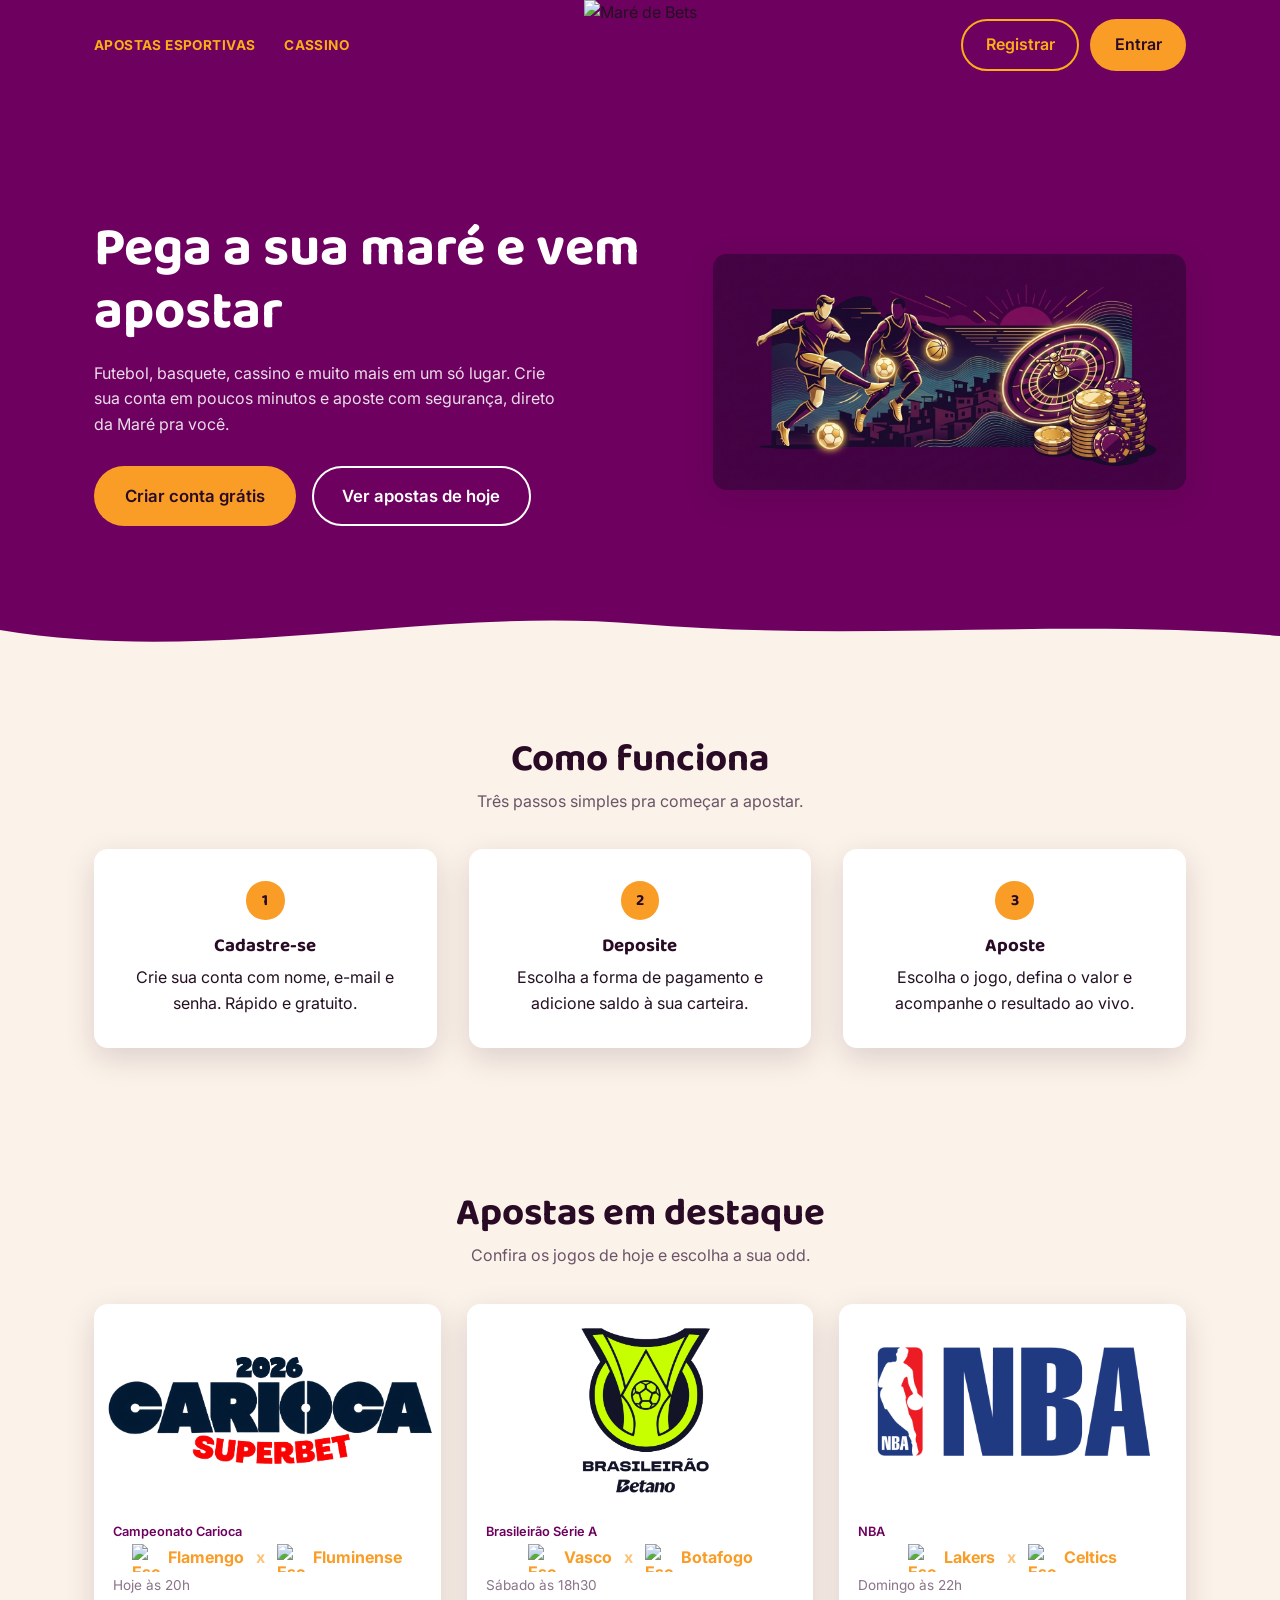
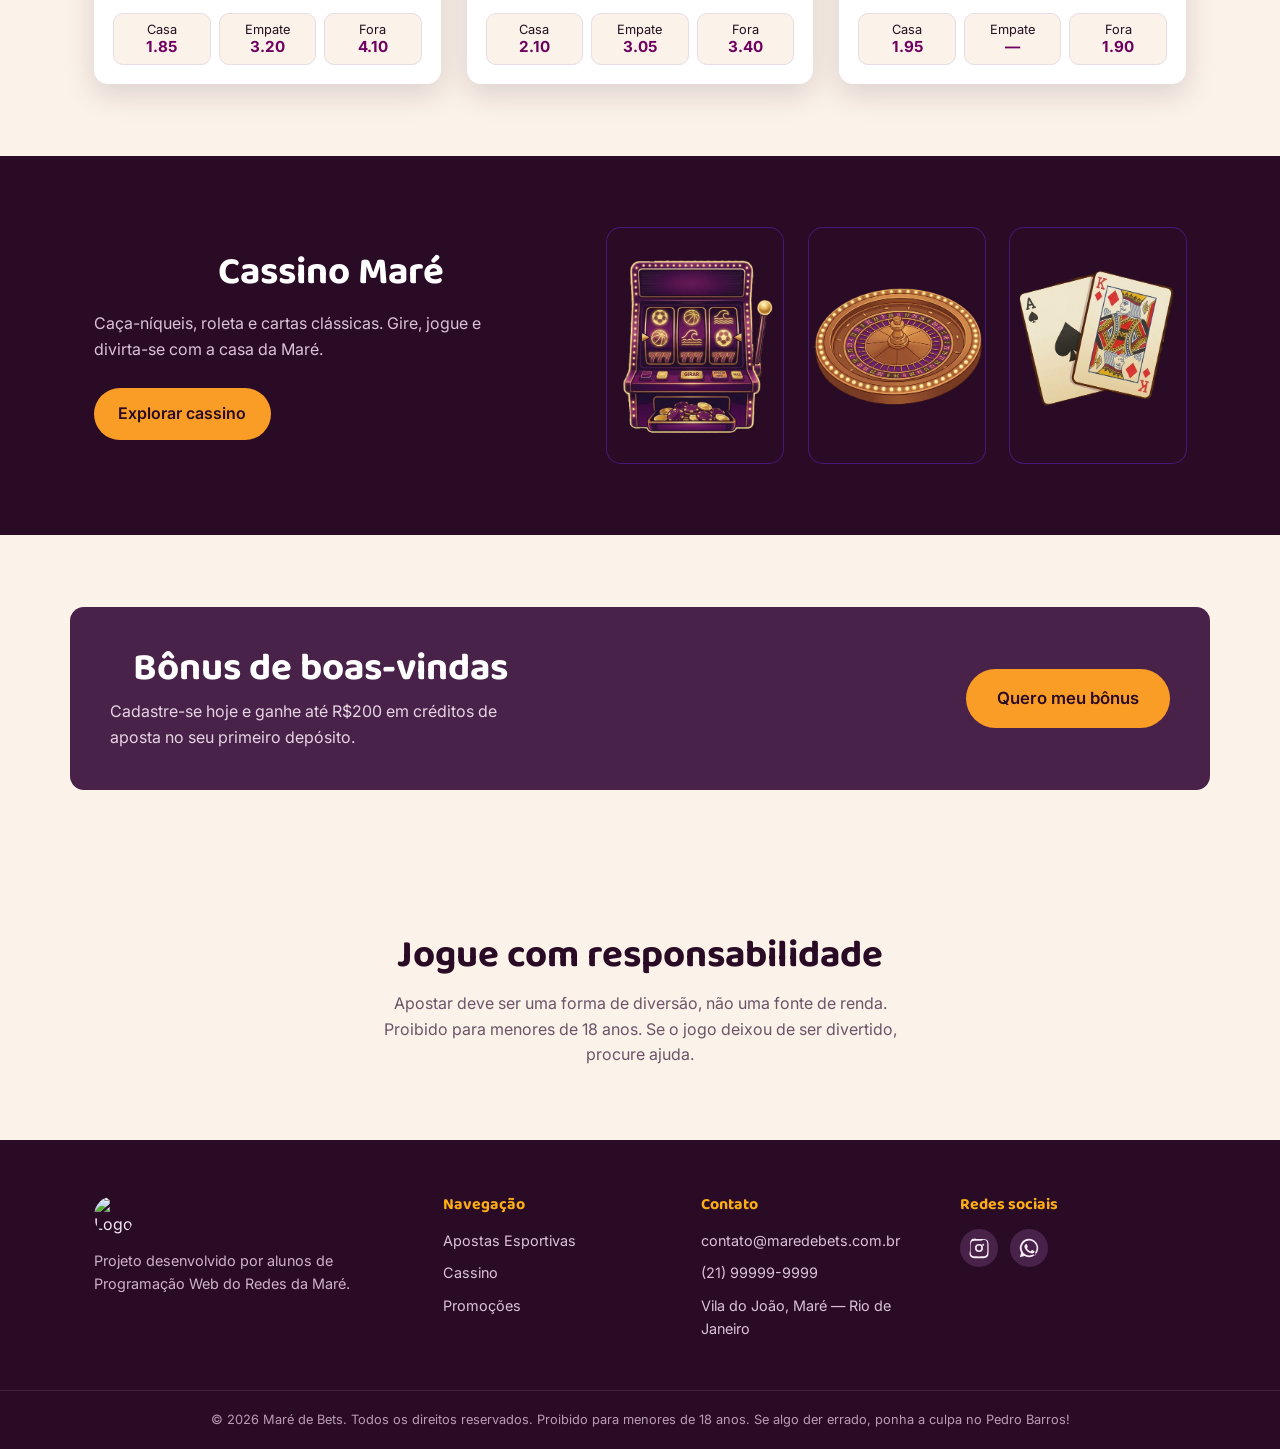
==== commit 92368f09: "Novas imagens adicionadas nas apostas esportivas" ====
--- a/mare-de-bets/index.html
+++ b/mare-de-bets/index.html
@@ -1,259 +1,414 @@
-<!DOCTYPE html>
+<!doctype html>
 <html lang="pt-BR">
-<head>
-  <meta charset="UTF-8">
-  <meta name="viewport" content="width=device-width, initial-scale=1.0">
-  <title>Maré de Bets — Apostas esportivas e cassino</title>
-  <meta name="description" content="Maré de Bets: aposte em esportes e jogue no cassino online com segurança e diversão.">
-
-  <!-- Fontes do Google Fonts: Baloo 2 (títulos, arredondada) + Inter (textos) -->
-  <link rel="preconnect" href="https://fonts.googleapis.com">
-  <link rel="preconnect" href="https://fonts.gstatic.com" crossorigin>
-  <link href="https://fonts.googleapis.com/css2?family=Baloo+2:wght@500;600;700;800&family=Inter:wght@400;500;600;700&display=swap" rel="stylesheet">
-
-  <link rel="stylesheet" href="style.css">
-</head>
-<body>
-
-  <!-- ===================== CABEÇALHO ===================== -->
-  <header class="cabecalho">
-    <div class="container cabecalho__conteudo">
-
-      <!-- Checkbox escondido: truque 100% CSS para abrir/fechar o menu no celular, sem JavaScript -->
-      <input type="checkbox" id="menu-toggle" class="menu-toggle">
-      <label for="menu-toggle" class="menu-botao" aria-label="Abrir menu">
-        <span></span><span></span><span></span>
-      </label>
-
-      <nav class="cabecalho__nav">
-        <ul>
-          <li><a href="#esportes">Apostas Esportivas</a></li>
-          <li><a href="#cassino">Cassino</a></li>
-        </ul>
-      </nav>
-
-      <!-- Logo: recorte da arte oficial do grupo (header que já estava em uso) -->
-      <a href="#topo" class="cabecalho__logo">
-        <img src="assets/img/logo-header.png" alt="Maré de Bets" class="cabecalho__logo-imagem">
-      </a>
-
-      <div class="cabecalho__acoes">
-        <a href="registro.html" class="botao botao--contorno">Registrar</a>
-        <a href="login.html" class="botao botao--cheio">Entrar</a>
+  <head>
+    <meta charset="UTF-8" />
+    <meta name="viewport" content="width=device-width, initial-scale=1.0" />
+    <title>Maré de Bets — Apostas esportivas e cassino</title>
+    <meta
+      name="description"
+      content="Maré de Bets: aposte em esportes e jogue no cassino online com segurança e diversão."
+    />
+
+    <!-- Fontes do Google Fonts: Baloo 2 (títulos, arredondada) + Inter (textos) -->
+    <link rel="preconnect" href="https://fonts.googleapis.com" />
+    <link rel="preconnect" href="https://fonts.gstatic.com" crossorigin />
+    <link
+      href="https://fonts.googleapis.com/css2?family=Baloo+2:wght@500;600;700;800&family=Inter:wght@400;500;600;700&display=swap"
+      rel="stylesheet"
+    />
+
+    <link rel="stylesheet" href="style.css" />
+  </head>
+  <body>
+    <!-- ===================== CABEÇALHO ===================== -->
+    <header class="cabecalho">
+      <div class="container cabecalho__conteudo">
+        <!-- Checkbox escondido: truque 100% CSS para abrir/fechar o menu no celular, sem JavaScript -->
+        <input type="checkbox" id="menu-toggle" class="menu-toggle" />
+        <label for="menu-toggle" class="menu-botao" aria-label="Abrir menu">
+          <span></span><span></span><span></span>
+        </label>
+
+        <nav class="cabecalho__nav">
+          <ul>
+            <li><a href="#esportes">Apostas Esportivas</a></li>
+            <li><a href="#cassino">Cassino</a></li>
+          </ul>
+        </nav>
+
+        <!-- Logo: recorte da arte oficial do grupo (header que já estava em uso) -->
+        <a href="#topo" class="cabecalho__logo">
+          <img
+            src="assets/img/logo-header.png"
+            alt="Maré de Bets"
+            class="cabecalho__logo-imagem"
+          />
+        </a>
+
+        <div class="cabecalho__acoes">
+          <a href="registro.html" class="botao botao--contorno">Registrar</a>
+          <a href="login.html" class="botao botao--cheio">Entrar</a>
+        </div>
       </div>
-
-    </div>
-  </header>
-
-  <main id="topo">
-
-    <!-- ===================== HERO ===================== -->
-    <section class="hero">
-      <div class="container hero__conteudo">
-        <div class="hero__texto">
-          <!-- TEXTO: troque pelo título principal escolhido pelo grupo -->
-          <h1>Pega a sua maré e vem apostar</h1>
-          <!-- TEXTO: troque pelo parágrafo de apresentação do site -->
-          <p class="hero__descricao">
-            Futebol, basquete, cassino e muito mais em um só lugar. Crie sua conta
-            em poucos minutos e aposte com segurança, direto da Maré pra você.
+    </header>
+
+    <main id="topo">
+      <!-- ===================== HERO ===================== -->
+      <section class="hero">
+        <div class="container hero__conteudo">
+          <div class="hero__texto">
+            <!-- TEXTO: troque pelo título principal escolhido pelo grupo -->
+            <h1>Pega a sua maré e vem apostar</h1>
+            <!-- TEXTO: troque pelo parágrafo de apresentação do site -->
+            <p class="hero__descricao">
+              Futebol, basquete, cassino e muito mais em um só lugar. Crie sua
+              conta em poucos minutos e aposte com segurança, direto da Maré pra
+              você.
+            </p>
+            <div class="hero__cta">
+              <a href="registro.html" class="botao botao--cheio botao--grande"
+                >Criar conta grátis</a
+              >
+              <a href="#esportes" class="botao botao--contorno botao--grande"
+                >Ver apostas de hoje</a
+              >
+            </div>
+          </div>
+
+          <div class="hero__imagem">
+            <!-- Imagem principal da seção (substitua pela arte/foto que o grupo escolher) -->
+            <!-- IMAGEM: coloque aqui uma arte do hero, ex: assets/img/hero.jpg -->
+            <img
+              src="Assets/img/CassinoMain.jpg"
+              alt="Ilustração de apostas esportivas da Maré de Bets"
+            />
+          </div>
+        </div>
+
+        <!-- Divisor em forma de onda, remetendo à "maré" -->
+        <svg
+          class="onda"
+          viewBox="0 0 1440 80"
+          preserveAspectRatio="none"
+          aria-hidden="true"
+        >
+          <path
+            d="M0,32 C240,80 480,0 720,24 C960,48 1200,16 1440,40 L1440,80 L0,80 Z"
+          ></path>
+        </svg>
+      </section>
+
+      <!-- ===================== COMO FUNCIONA ===================== -->
+      <section class="como-funciona">
+        <div class="container">
+          <h2>Como funciona</h2>
+          <p class="secao__subtitulo">
+            Três passos simples pra começar a apostar.
           </p>
-          <div class="hero__cta">
-            <a href="registro.html" class="botao botao--cheio botao--grande">Criar conta grátis</a>
-            <a href="#esportes" class="botao botao--contorno botao--grande">Ver apostas de hoje</a>
-          </div>
-        </div>
-
-        <div class="hero__imagem">
-          <!-- Imagem principal da seção (substitua pela arte/foto que o grupo escolher) -->
-          <!-- IMAGEM: coloque aqui uma arte do hero, ex: assets/img/hero.jpg -->
-          <img src="Assets/img/CassinoMain.jpg" alt="Ilustração de apostas esportivas da Maré de Bets">
+
+          <ol class="passos">
+            <li class="passo">
+              <span class="passo__numero">1</span>
+              <h3>Cadastre-se</h3>
+              <!-- TEXTO: ajuste a descrição de cada passo -->
+              <p>Crie sua conta com nome, e-mail e senha. Rápido e gratuito.</p>
+            </li>
+            <li class="passo">
+              <span class="passo__numero">2</span>
+              <h3>Deposite</h3>
+              <p>
+                Escolha a forma de pagamento e adicione saldo à sua carteira.
+              </p>
+            </li>
+            <li class="passo">
+              <span class="passo__numero">3</span>
+              <h3>Aposte</h3>
+              <p>
+                Escolha o jogo, defina o valor e acompanhe o resultado ao vivo.
+              </p>
+            </li>
+          </ol>
+        </div>
+      </section>
+
+      <!-- ===================== APOSTAS ESPORTIVAS ===================== -->
+      <section id="esportes" class="esportes">
+        <div class="container">
+          <h2>Apostas em destaque</h2>
+          <p class="secao__subtitulo">
+            Confira os jogos de hoje e escolha a sua odd.
+          </p>
+
+          <div class="grade-cartoes">
+            <!-- Cartão de jogo (repita este bloco para cada partida) -->
+            <article class="cartao-jogo">
+              <!-- IMAGEM: escudo ou banner do campeonato -->
+              <img
+                src="Assets/img/Carioca.png"
+                alt="Campeonato Carioca"
+                class="cartao-jogo__imagem"
+              />
+              <div class="cartao-jogo__corpo">
+                <span class="cartao-jogo__liga">Campeonato Carioca</span>
+                <!-- TEXTO: nomes dos times do confronto -->
+                <!-- Flamengo x Fluminense -->
+                <p class="cartao-jogo__confronto">
+                  <span class="time">
+                    <img
+                      src="Assets/img/escudos/flamengo.png"
+                      alt="Escudo do Flamengo"
+                      class="time__escudo"
+                    />
+                    Flamengo
+                  </span>
+
+                  <span class="confronto__x">x</span>
+
+                  <span class="time">
+                    <img
+                      src="Assets/img/escudos/fluminense.png"
+                      alt="Escudo do Fluminense"
+                      class="time__escudo"
+                    />
+                    Fluminense
+                  </span>
+                </p>
+                <span class="cartao-jogo__horario">Hoje às 20h</span>
+                <div class="cartao-jogo__odds">
+                  <button type="button" class="odd">
+                    Casa <strong>1.85</strong>
+                  </button>
+                  <button type="button" class="odd">
+                    Empate <strong>3.20</strong>
+                  </button>
+                  <button type="button" class="odd">
+                    Fora <strong>4.10</strong>
+                  </button>
+                </div>
+              </div>
+            </article>
+
+            <article class="cartao-jogo">
+              <img
+                src="Assets/img/brasileirao.png"
+                alt="Brasileirão"
+                class="cartao-jogo__imagem"
+              />
+              <div class="cartao-jogo__corpo">
+                <span class="cartao-jogo__liga">Brasileirão Série A</span>
+                <!-- Vasco x Botafogo -->
+                <p class="cartao-jogo__confronto">
+                  <span class="time">
+                    <img
+                      src="Assets/img/escudos/vasco.png"
+                      alt="Escudo do Vasco"
+                      class="time__escudo"
+                    />
+                    Vasco
+                  </span>
+                  <span class="confronto__x">x</span>
+                  <span class="time">
+                    <img
+                      src="Assets/img/escudos/botafogo.png"
+                      alt="Escudo do Botafogo"
+                      class="time__escudo"
+                    />
+                    Botafogo
+                  </span>
+                </p>
+                <span class="cartao-jogo__horario">Sábado às 18h30</span>
+                <div class="cartao-jogo__odds">
+                  <button type="button" class="odd">
+                    Casa <strong>2.10</strong>
+                  </button>
+                  <button type="button" class="odd">
+                    Empate <strong>3.05</strong>
+                  </button>
+                  <button type="button" class="odd">
+                    Fora <strong>3.40</strong>
+                  </button>
+                </div>
+              </div>
+            </article>
+
+            <article class="cartao-jogo">
+              <img
+                src="Assets/img/nba.png"
+                alt="NBA"
+                class="cartao-jogo__imagem"
+              />
+              <div class="cartao-jogo__corpo">
+                <span class="cartao-jogo__liga">NBA</span>
+                <!-- Lakers x Celtics -->
+                <p class="cartao-jogo__confronto">
+                  <span class="time">
+                    <img
+                      src="Assets/img/escudos/lakers.png"
+                      alt="Escudo do Lakers"
+                      class="time__escudo"
+                    />
+                    Lakers
+                  </span>
+                  <span class="confronto__x">x</span>
+                  <span class="time">
+                    <img
+                      src="Assets/img/escudos/celtics.png"
+                      alt="Escudo do Celtics"
+                      class="time__escudo"
+                    />
+                    Celtics
+                  </span>
+                </p>
+                <span class="cartao-jogo__horario">Domingo às 22h</span>
+                <div class="cartao-jogo__odds">
+                  <button type="button" class="odd">
+                    Casa <strong>1.95</strong>
+                  </button>
+                  <button type="button" class="odd">
+                    Empate <strong>—</strong>
+                  </button>
+                  <button type="button" class="odd">
+                    Fora <strong>1.90</strong>
+                  </button>
+                </div>
+              </div>
+            </article>
+          </div>
+        </div>
+      </section>
+
+      <!-- ===================== CASSINO ===================== -->
+      <section id="cassino" class="cassino">
+        <div class="container cassino__conteudo">
+          <div class="cassino__texto">
+            <h2>Cassino Maré</h2>
+            <!-- TEXTO: ajuste a chamada do cassino -->
+            <p>
+              Caça-níqueis, roleta e cartas clássicas. Gire, jogue e divirta-se
+              com a casa da Maré.
+            </p>
+            <a href="#" class="botao botao--cheio">Explorar cassino</a>
+          </div>
+
+          <div class="grade-cartoes grade-cartoes--cassino">
+            <!-- IMAGEM: capa de cada jogo de cassino -->
+            <img
+              src="Assets/img/CacaNiquel.png"
+              alt="Caça-níqueis Maré de Ouro"
+              class="cartao-mini"
+            />
+            <img
+              src="Assets/img/Roleta.png"
+              alt="Roleta da Maré"
+              class="cartao-mini"
+            />
+            <img
+              src="Assets/img/BlackJack.png"
+              alt="Blackjack"
+              class="cartao-mini"
+            />
+          </div>
+        </div>
+      </section>
+
+      <!-- ===================== PROMOÇÕES ===================== -->
+      <section id="promocoes" class="promocoes">
+        <div class="container cartao-promocao">
+          <div>
+            <!-- TEXTO: título e texto da promoção -->
+            <h2>Bônus de boas-vindas</h2>
+            <p>
+              Cadastre-se hoje e ganhe até R$200 em créditos de aposta no seu
+              primeiro depósito.
+            </p>
+          </div>
+          <a href="#" class="botao botao--cheio botao--grande"
+            >Quero meu bônus</a
+          >
+        </div>
+      </section>
+
+      <!-- ===================== JOGO RESPONSÁVEL ===================== -->
+      <section class="responsavel">
+        <div class="container responsavel__conteudo">
+          <h2>Jogue com responsabilidade</h2>
+          <!-- TEXTO: texto de jogo responsável definido pelo grupo -->
+          <p>
+            Apostar deve ser uma forma de diversão, não uma fonte de renda.
+            Proibido para menores de 18 anos. Se o jogo deixou de ser divertido,
+            procure ajuda.
+          </p>
+        </div>
+      </section>
+    </main>
+
+    <!-- ===================== RODAPÉ ===================== -->
+    <footer id="contato" class="rodape">
+      <div class="container rodape__grade">
+        <div class="rodape__sobre">
+          <img
+            src="assets/img/logo.png"
+            alt="Logo Maré de Bets"
+            width="40"
+            height="40"
+          />
+          <!-- TEXTO: uma frase curta sobre o projeto/grupo -->
+          <p>
+            Projeto desenvolvido por alunos de Programação Web do Redes da Maré.
+          </p>
+        </div>
+
+        <div class="rodape__coluna">
+          <h4>Navegação</h4>
+          <ul>
+            <li><a href="#esportes">Apostas Esportivas</a></li>
+            <li><a href="#cassino">Cassino</a></li>
+            <li><a href="#promocoes">Promoções</a></li>
+          </ul>
+        </div>
+
+        <div class="rodape__coluna">
+          <h4>Contato</h4>
+          <!-- TEXTO: dados de contato reais do grupo, se quiserem -->
+          <ul>
+            <li>
+              <a href="mailto:contato@maredebets.com.br"
+                >contato@maredebets.com.br</a
+              >
+            </li>
+            <li><a href="tel:+5521999999999">(21) 99999-9999</a></li>
+            <li>Vila do João, Maré — Rio de Janeiro</li>
+          </ul>
+        </div>
+
+        <div class="rodape__coluna">
+          <h4>Redes sociais</h4>
+          <div class="rodape__redes">
+            <!-- Ícones em SVG puro, sem bibliotecas externas -->
+            <a href="#" aria-label="Instagram">
+              <svg viewBox="0 0 24 24" width="22" height="22">
+                <path
+                  d="M12 2.2c3.2 0 3.6 0 4.9.07 1.2.06 2.1.26 2.6.44.6.23 1.03.5 1.5.97.47.47.74.9.97 1.5.18.5.38 1.4.44 2.6.06 1.3.07 1.7.07 4.9s0 3.6-.07 4.9c-.06 1.2-.26 2.1-.44 2.6a4.4 4.4 0 01-.97 1.5c-.47.47-.9.74-1.5.97-.5.18-1.4.38-2.6.44-1.3.06-1.7.07-4.9.07s-3.6 0-4.9-.07c-1.2-.06-2.1-.26-2.6-.44a4.4 4.4 0 01-1.5-.97 4.4 4.4 0 01-.97-1.5c-.18-.5-.38-1.4-.44-2.6C2.2 15.6 2.2 15.2 2.2 12s0-3.6.07-4.9c.06-1.2.26-2.1.44-2.6.23-.6.5-1.03.97-1.5.47-.47.9-.74 1.5-.97.5-.18 1.4-.38 2.6-.44C8.4 2.2 8.8 2.2 12 2.2zm0 1.8c-3.14 0-3.5 0-4.75.07-1 .05-1.6.22-1.95.36-.5.2-.85.42-1.22.8-.38.37-.6.72-.8 1.22-.14.36-.3.95-.36 1.95C2.8 8.5 2.8 8.86 2.8 12s0 3.5.07 4.75c.05 1 .22 1.6.36 1.95.2.5.42.85.8 1.22.37.38.72.6 1.22.8.36.14.95.3 1.95.36 1.25.07 1.6.07 4.75.07s3.5 0 4.75-.07c1-.05 1.6-.22 1.95-.36.5-.2.85-.42 1.22-.8.38-.37.6-.72.8-1.22.14-.36.3-.95.36-1.95.07-1.25.07-1.6.07-4.75s0-3.5-.07-4.75c-.05-1-.22-1.6-.36-1.95a3.3 3.3 0 00-.8-1.22 3.3 3.3 0 00-1.22-.8c-.36-.14-.95-.3-1.95-.36C15.5 4 15.14 4 12 4zm0 3.6a4.4 4.4 0 110 8.8 4.4 4.4 0 010-8.8zm0 1.8a2.6 2.6 0 100 5.2 2.6 2.6 0 000-5.2zm4.6-2a1.03 1.03 0 110 2.06 1.03 1.03 0 010-2.06z"
+                />
+              </svg>
+            </a>
+            <a href="#" aria-label="WhatsApp">
+              <svg viewBox="0 0 24 24" width="22" height="22">
+                <path
+                  d="M12 2a10 10 0 00-8.6 15.1L2 22l5.1-1.3A10 10 0 1012 2zm0 1.8a8.2 8.2 0 017 12.5l-.26.42.9 3.3-3.4-.9-.42.25A8.2 8.2 0 1112 3.8zm-3.3 4.1c-.2 0-.5 0-.73.28-.25.28-.95.93-.95 2.27 0 1.33.97 2.63 1.1 2.8.14.2 1.9 2.9 4.6 4.05 2.26.95 2.72.76 3.2.72.5-.05 1.63-.67 1.86-1.3.23-.65.23-1.2.16-1.3-.07-.1-.25-.17-.5-.3-.27-.13-1.63-.8-1.88-.9-.25-.1-.44-.14-.62.13-.18.28-.7.9-.87 1.1-.16.18-.32.2-.6.07-.27-.14-1.13-.42-2.16-1.34-.8-.72-1.34-1.6-1.5-1.87-.16-.27-.02-.42.12-.56.13-.13.27-.33.4-.5.14-.17.18-.28.28-.47.1-.2.05-.37-.02-.5-.07-.14-.6-1.5-.86-2.05-.22-.5-.45-.46-.62-.46z"
+                />
+              </svg>
+            </a>
+          </div>
         </div>
       </div>
 
-      <!-- Divisor em forma de onda, remetendo à "maré" -->
-      <svg class="onda" viewBox="0 0 1440 80" preserveAspectRatio="none" aria-hidden="true">
-        <path d="M0,32 C240,80 480,0 720,24 C960,48 1200,16 1440,40 L1440,80 L0,80 Z"></path>
-      </svg>
-    </section>
-
-    <!-- ===================== COMO FUNCIONA ===================== -->
-    <section class="como-funciona">
-      <div class="container">
-        <h2>Como funciona</h2>
-        <p class="secao__subtitulo">Três passos simples pra começar a apostar.</p>
-
-        <ol class="passos">
-          <li class="passo">
-            <span class="passo__numero">1</span>
-            <h3>Cadastre-se</h3>
-            <!-- TEXTO: ajuste a descrição de cada passo -->
-            <p>Crie sua conta com nome, e-mail e senha. Rápido e gratuito.</p>
-          </li>
-          <li class="passo">
-            <span class="passo__numero">2</span>
-            <h3>Deposite</h3>
-            <p>Escolha a forma de pagamento e adicione saldo à sua carteira.</p>
-          </li>
-          <li class="passo">
-            <span class="passo__numero">3</span>
-            <h3>Aposte</h3>
-            <p>Escolha o jogo, defina o valor e acompanhe o resultado ao vivo.</p>
-          </li>
-        </ol>
-      </div>
-    </section>
-
-    <!-- ===================== APOSTAS ESPORTIVAS ===================== -->
-    <section id="esportes" class="esportes">
-      <div class="container">
-        <h2>Apostas em destaque</h2>
-        <p class="secao__subtitulo">Confira os jogos de hoje e escolha a sua odd.</p>
-
-        <div class="grade-cartoes">
-
-          <!-- Cartão de jogo (repita este bloco para cada partida) -->
-          <article class="cartao-jogo">
-            <!-- IMAGEM: escudo ou banner do campeonato -->
-            <img src="assets/img/jogo-1.jpg" alt="Campeonato Carioca" class="cartao-jogo__imagem">
-            <div class="cartao-jogo__corpo">
-              <span class="cartao-jogo__liga">Campeonato Carioca</span>
-              <!-- TEXTO: nomes dos times do confronto -->
-              <p class="cartao-jogo__confronto">Flamengo <span>x</span> Fluminense</p>
-              <span class="cartao-jogo__horario">Hoje às 20h</span>
-              <div class="cartao-jogo__odds">
-                <button type="button" class="odd">Casa <strong>1.85</strong></button>
-                <button type="button" class="odd">Empate <strong>3.20</strong></button>
-                <button type="button" class="odd">Fora <strong>4.10</strong></button>
-              </div>
-            </div>
-          </article>
-
-          <article class="cartao-jogo">
-            <img src="assets/img/jogo-2.jpg" alt="Brasileirão" class="cartao-jogo__imagem">
-            <div class="cartao-jogo__corpo">
-              <span class="cartao-jogo__liga">Brasileirão Série A</span>
-              <p class="cartao-jogo__confronto">Vasco <span>x</span> Botafogo</p>
-              <span class="cartao-jogo__horario">Sábado às 18h30</span>
-              <div class="cartao-jogo__odds">
-                <button type="button" class="odd">Casa <strong>2.10</strong></button>
-                <button type="button" class="odd">Empate <strong>3.05</strong></button>
-                <button type="button" class="odd">Fora <strong>3.40</strong></button>
-              </div>
-            </div>
-          </article>
-
-          <article class="cartao-jogo">
-            <img src="assets/img/jogo-3.jpg" alt="NBA" class="cartao-jogo__imagem">
-            <div class="cartao-jogo__corpo">
-              <span class="cartao-jogo__liga">NBA</span>
-              <p class="cartao-jogo__confronto">Lakers <span>x</span> Celtics</p>
-              <span class="cartao-jogo__horario">Domingo às 22h</span>
-              <div class="cartao-jogo__odds">
-                <button type="button" class="odd">Casa <strong>1.95</strong></button>
-                <button type="button" class="odd">Empate <strong>—</strong></button>
-                <button type="button" class="odd">Fora <strong>1.90</strong></button>
-              </div>
-            </div>
-          </article>
-
-        </div>
-      </div>
-    </section>
-
-    <!-- ===================== CASSINO ===================== -->
-    <section id="cassino" class="cassino">
-      <div class="container cassino__conteudo">
-        <div class="cassino__texto">
-          <h2>Cassino Maré</h2>
-          <!-- TEXTO: ajuste a chamada do cassino -->
-          <p>Caça-níqueis, roleta e cartas clássicas. Gire, jogue e divirta-se com a casa da Maré.</p>
-          <a href="#" class="botao botao--cheio">Explorar cassino</a>
-        </div>
-
-        <div class="grade-cartoes grade-cartoes--cassino">
-          <!-- IMAGEM: capa de cada jogo de cassino -->
-          <img src="Assets/img/CacaNiquel.png" alt="Caça-níqueis Maré de Ouro" class="cartao-mini">
-          <img src="Assets/img/Roleta.png" alt="Roleta da Maré" class="cartao-mini">
-          <img src="Assets/img/BlackJack.png" alt="Blackjack" class="cartao-mini">
-        </div>
-      </div>
-    </section>
-
-    <!-- ===================== PROMOÇÕES ===================== -->
-    <section id="promocoes" class="promocoes">
-      <div class="container cartao-promocao">
-        <div>
-          <!-- TEXTO: título e texto da promoção -->
-          <h2>Bônus de boas-vindas</h2>
-          <p>Cadastre-se hoje e ganhe até R$200 em créditos de aposta no seu primeiro depósito.</p>
-        </div>
-        <a href="#" class="botao botao--cheio botao--grande">Quero meu bônus</a>
-      </div>
-    </section>
-
-    <!-- ===================== JOGO RESPONSÁVEL ===================== -->
-    <section class="responsavel">
-      <div class="container responsavel__conteudo">
-        <h2>Jogue com responsabilidade</h2>
-        <!-- TEXTO: texto de jogo responsável definido pelo grupo -->
+      <div class="rodape__base">
         <p>
-          Apostar deve ser uma forma de diversão, não uma fonte de renda. Proibido para
-          menores de 18 anos. Se o jogo deixou de ser divertido, procure ajuda.
+          &copy; 2026 Maré de Bets. Todos os direitos reservados. Proibido para
+          menores de 18 anos. Se algo der errado, ponha a culpa no Pedro Barros!
         </p>
       </div>
-    </section>
-
-  </main>
-
-  <!-- ===================== RODAPÉ ===================== -->
-  <footer id="contato" class="rodape">
-    <div class="container rodape__grade">
-
-      <div class="rodape__sobre">
-        <img src="assets/img/logo.png" alt="Logo Maré de Bets" width="40" height="40">
-        <!-- TEXTO: uma frase curta sobre o projeto/grupo -->
-        <p>Projeto desenvolvido por alunos de Programação Web do Redes da Maré.</p>
-      </div>
-
-      <div class="rodape__coluna">
-        <h4>Navegação</h4>
-        <ul>
-          <li><a href="#esportes">Apostas Esportivas</a></li>
-          <li><a href="#cassino">Cassino</a></li>
-          <li><a href="#promocoes">Promoções</a></li>
-        </ul>
-      </div>
-
-      <div class="rodape__coluna">
-        <h4>Contato</h4>
-        <!-- TEXTO: dados de contato reais do grupo, se quiserem -->
-        <ul>
-          <li><a href="mailto:contato@maredebets.com.br">contato@maredebets.com.br</a></li>
-          <li><a href="tel:+5521999999999">(21) 99999-9999</a></li>
-          <li>Vila do João, Maré — Rio de Janeiro</li>
-        </ul>
-      </div>
-
-      <div class="rodape__coluna">
-        <h4>Redes sociais</h4>
-        <div class="rodape__redes">
-          <!-- Ícones em SVG puro, sem bibliotecas externas -->
-          <a href="#" aria-label="Instagram">
-            <svg viewBox="0 0 24 24" width="22" height="22"><path d="M12 2.2c3.2 0 3.6 0 4.9.07 1.2.06 2.1.26 2.6.44.6.23 1.03.5 1.5.97.47.47.74.9.97 1.5.18.5.38 1.4.44 2.6.06 1.3.07 1.7.07 4.9s0 3.6-.07 4.9c-.06 1.2-.26 2.1-.44 2.6a4.4 4.4 0 01-.97 1.5c-.47.47-.9.74-1.5.97-.5.18-1.4.38-2.6.44-1.3.06-1.7.07-4.9.07s-3.6 0-4.9-.07c-1.2-.06-2.1-.26-2.6-.44a4.4 4.4 0 01-1.5-.97 4.4 4.4 0 01-.97-1.5c-.18-.5-.38-1.4-.44-2.6C2.2 15.6 2.2 15.2 2.2 12s0-3.6.07-4.9c.06-1.2.26-2.1.44-2.6.23-.6.5-1.03.97-1.5.47-.47.9-.74 1.5-.97.5-.18 1.4-.38 2.6-.44C8.4 2.2 8.8 2.2 12 2.2zm0 1.8c-3.14 0-3.5 0-4.75.07-1 .05-1.6.22-1.95.36-.5.2-.85.42-1.22.8-.38.37-.6.72-.8 1.22-.14.36-.3.95-.36 1.95C2.8 8.5 2.8 8.86 2.8 12s0 3.5.07 4.75c.05 1 .22 1.6.36 1.95.2.5.42.85.8 1.22.37.38.72.6 1.22.8.36.14.95.3 1.95.36 1.25.07 1.6.07 4.75.07s3.5 0 4.75-.07c1-.05 1.6-.22 1.95-.36.5-.2.85-.42 1.22-.8.38-.37.6-.72.8-1.22.14-.36.3-.95.36-1.95.07-1.25.07-1.6.07-4.75s0-3.5-.07-4.75c-.05-1-.22-1.6-.36-1.95a3.3 3.3 0 00-.8-1.22 3.3 3.3 0 00-1.22-.8c-.36-.14-.95-.3-1.95-.36C15.5 4 15.14 4 12 4zm0 3.6a4.4 4.4 0 110 8.8 4.4 4.4 0 010-8.8zm0 1.8a2.6 2.6 0 100 5.2 2.6 2.6 0 000-5.2zm4.6-2a1.03 1.03 0 110 2.06 1.03 1.03 0 010-2.06z"/></svg>
-          </a>
-          <a href="#" aria-label="WhatsApp">
-            <svg viewBox="0 0 24 24" width="22" height="22"><path d="M12 2a10 10 0 00-8.6 15.1L2 22l5.1-1.3A10 10 0 1012 2zm0 1.8a8.2 8.2 0 017 12.5l-.26.42.9 3.3-3.4-.9-.42.25A8.2 8.2 0 1112 3.8zm-3.3 4.1c-.2 0-.5 0-.73.28-.25.28-.95.93-.95 2.27 0 1.33.97 2.63 1.1 2.8.14.2 1.9 2.9 4.6 4.05 2.26.95 2.72.76 3.2.72.5-.05 1.63-.67 1.86-1.3.23-.65.23-1.2.16-1.3-.07-.1-.25-.17-.5-.3-.27-.13-1.63-.8-1.88-.9-.25-.1-.44-.14-.62.13-.18.28-.7.9-.87 1.1-.16.18-.32.2-.6.07-.27-.14-1.13-.42-2.16-1.34-.8-.72-1.34-1.6-1.5-1.87-.16-.27-.02-.42.12-.56.13-.13.27-.33.4-.5.14-.17.18-.28.28-.47.1-.2.05-.37-.02-.5-.07-.14-.6-1.5-.86-2.05-.22-.5-.45-.46-.62-.46z"/></svg>
-          </a>
-        </div>
-      </div>
-
-    </div>
-
-    <div class="rodape__base">
-      <p>&copy; 2026 Maré de Bets. Todos os direitos reservados. Proibido para menores de 18 anos. Se algo der errado, ponha a culpa no Pedro Barros!</p>
-    </div>
-  </footer>
-
-</body>
+    </footer>
+  </body>
 </html>
--- a/mare-de-bets/style.css
+++ b/mare-de-bets/style.css
@@ -6,29 +6,27 @@
    9) Rodapé  10) Responsividade (media queries)
    =========================================================== */
 
-
 /* ---------- 1) VARIÁVEIS DE COR E ESPAÇAMENTO ----------
    Troque os valores aqui para mudar o tema de cor do site inteiro. */
 :root {
-  --roxo-mare: #6E005F;       /* roxo do cabeçalho, cor oficial da marca */
-  --roxo-profundo: #2A0B26;   /* roxo bem escuro, usado em fundos de destaque */
-  --ameixa: #482249;          /* roxo logo (oficial), usado em cartões sobre áreas escuras */
-  --roxo-neon: #702FED;       /* roxo neon (oficial), usado em destaques e foco do teclado */
-  --dourado: #F99D27;         /* dourado do cabeçalho (oficial), cor de ação (botões, odds) */
-  --dourado-suave: #FBAE16;   /* amarelo logo (oficial), usado em textos/detalhes */
-  --creme: #FBF2E9;           /* fundo claro das seções de conteúdo */
-  --branco: #FFFFFF;
-  --texto-escuro: #231022;    /* texto principal sobre fundo claro */
-  --texto-claro: #F6EAF4;     /* texto principal sobre fundo escuro */
-
-  --fonte-titulo: 'Baloo 2', sans-serif;
-  --fonte-texto: 'Inter', sans-serif;
+  --roxo-mare: #6e005f; /* roxo do cabeçalho, cor oficial da marca */
+  --roxo-profundo: #2a0b26; /* roxo bem escuro, usado em fundos de destaque */
+  --ameixa: #482249; /* roxo logo (oficial), usado em cartões sobre áreas escuras */
+  --roxo-neon: #702fed; /* roxo neon (oficial), usado em destaques e foco do teclado */
+  --dourado: #f99d27; /* dourado do cabeçalho (oficial), cor de ação (botões, odds) */
+  --dourado-suave: #fbae16; /* amarelo logo (oficial), usado em textos/detalhes */
+  --creme: #fbf2e9; /* fundo claro das seções de conteúdo */
+  --branco: #ffffff;
+  --texto-escuro: #231022; /* texto principal sobre fundo claro */
+  --texto-claro: #f6eaf4; /* texto principal sobre fundo escuro */
+
+  --fonte-titulo: "Baloo 2", sans-serif;
+  --fonte-texto: "Inter", sans-serif;
 
   --largura-maxima: 1140px;
   --raio: 14px;
   --sombra: 0 10px 30px rgba(42, 11, 38, 0.15);
 }
-
 
 /* ---------- 2) RESET BÁSICO ---------- */
 * {
@@ -71,7 +69,6 @@
   border-radius: 4px;
 }
 
-
 /* ---------- 3) BASE ---------- */
 body {
   font-family: var(--fonte-texto);
@@ -80,7 +77,10 @@
   line-height: 1.6;
 }
 
-h1, h2, h3, h4 {
+h1,
+h2,
+h3,
+h4 {
   font-family: var(--fonte-titulo);
   font-weight: 700;
   line-height: 1.15;
@@ -100,7 +100,6 @@
   max-width: 50ch;
 }
 
-
 /* ---------- 4) LAYOUT ---------- */
 .container {
   width: 100%;
@@ -112,7 +111,6 @@
 main section {
   padding: 4.5rem 0;
 }
-
 
 /* Botões reutilizados em várias seções */
 .botao {
@@ -122,7 +120,9 @@
   font-weight: 600;
   font-family: var(--fonte-texto);
   border: 2px solid transparent;
-  transition: transform 0.15s ease, opacity 0.15s ease;
+  transition:
+    transform 0.15s ease,
+    opacity 0.15s ease;
 }
 
 .botao:hover {
@@ -143,7 +143,6 @@
   padding: 0.9rem 1.8rem;
   font-size: 1.05rem;
 }
-
 
 /* ---------- 5) CABEÇALHO ---------- */
 .cabecalho {
@@ -158,8 +157,8 @@
   grid-template-columns: 1fr auto 1fr;
   align-items: center;
   gap: 1.5rem;
-  padding-top: 0.0rem;
-  padding-bottom: 0.0rem;
+  padding-top: 0rem;
+  padding-bottom: 0rem;
 }
 
 /* Logo centralizada: é a arte oficial do grupo (imagem), por isso não leva fonte própria */
@@ -209,7 +208,6 @@
 .menu-botao {
   display: none;
 }
-
 
 /* ---------- 6) HERO ---------- */
 .hero {
@@ -237,7 +235,7 @@
 .hero__descricao {
   margin-top: 1.1rem;
   max-width: 48ch;
-  color: #EADCE8;
+  color: #eadce8;
 }
 
 .hero__cta {
@@ -266,7 +264,6 @@
 .onda path {
   fill: var(--creme);
 }
-
 
 /* ---------- 7) SEÇÕES DE CONTEÚDO ---------- */
 
@@ -336,7 +333,7 @@
 
 .cassino__texto p {
   margin: 1rem 0 1.6rem;
-  color: #D9C3D6;
+  color: #d9c3d6;
   max-width: 42ch;
 }
 
@@ -351,7 +348,9 @@
   aspect-ratio: 3 / 4;
   object-fit: cover;
   box-shadow: 0 0 0 1px rgba(112, 47, 237, 0.4);
-  transition: box-shadow 0.2s ease, transform 0.2s ease;
+  transition:
+    box-shadow 0.2s ease,
+    transform 0.2s ease;
 }
 
 /* Brilho neon ao passar o mouse, remetendo às luzes de um cassino */
@@ -379,7 +378,7 @@
 
 .cartao-promocao p {
   margin-top: 0.5rem;
-  color: #E7D4E4;
+  color: #e7d4e4;
   max-width: 42ch;
 }
 
@@ -398,7 +397,6 @@
   color: #6b5468;
   margin-top: 0.8rem;
 }
-
 
 /* ---------- 8) CARTÕES DE JOGO (apostas esportivas) ---------- */
 .grade-cartoes {
@@ -431,10 +429,29 @@
 }
 
 .cartao-jogo__confronto {
-  font-family: var(--fonte-titulo);
-  font-size: 1.15rem;
-  margin: 0.4rem 0;
-  color: var(--texto-escuro);
+  display: flex;
+  align-items: center;
+  justify-content: center;
+  gap: 12px;
+  flex-wrap: wrap; /* quebra a linha em telas pequenas */
+}
+
+.time {
+  display: flex;
+  align-items: center;
+  gap: 8px;
+  font-weight: 600;
+}
+
+.time__escudo {
+  width: 28px;
+  height: 28px;
+  object-fit: contain; /* mantém a proporção do brasão */
+}
+
+.confronto__x {
+  opacity: 0.6;
+  font-weight: 400;
 }
 
 .cartao-jogo__confronto span {
@@ -475,7 +492,6 @@
   background-color: #f1e2ee;
 }
 
-
 /* ---------- 9) RODAPÉ ---------- */
 .rodape {
   background-color: var(--roxo-profundo);
@@ -501,7 +517,7 @@
 }
 
 .rodape__sobre p {
-  color: #CBB3C8;
+  color: #cbb3c8;
   font-size: 0.9rem;
 }
 
@@ -515,7 +531,7 @@
 .rodape__coluna ul li {
   margin-bottom: 0.6rem;
   font-size: 0.9rem;
-  color: #D9C3D6;
+  color: #d9c3d6;
 }
 
 .rodape__coluna a:hover {
@@ -550,9 +566,8 @@
   padding: 1.2rem 0;
   text-align: center;
   font-size: 0.8rem;
-  color: #B79DB4;
-}
-
+  color: #b79db4;
+}
 
 /* ===========================================================
    10) RESPONSIVIDADE — MEDIA QUERIES
@@ -682,7 +697,6 @@
   }
 }
 
-
 /* ===========================================================
    11) PÁGINA DE REGISTRO (registro.html)
    Tela dividida: arte à esquerda, formulário à direita.
@@ -721,7 +735,11 @@
   content: "";
   position: absolute;
   inset: 0;
-  background: linear-gradient(180deg, rgba(42, 11, 38, 0.85) 0%, rgba(42, 11, 38, 0) 55%);
+  background: linear-gradient(
+    180deg,
+    rgba(42, 11, 38, 0.85) 0%,
+    rgba(42, 11, 38, 0) 55%
+  );
 }
 
 .registro__arte-texto {
@@ -738,7 +756,7 @@
 
 .registro__arte-texto p {
   margin-top: 0.8rem;
-  color: #EADCE8;
+  color: #eadce8;
   font-weight: 500;
 }
 
@@ -793,12 +811,14 @@
   background-color: rgba(246, 234, 244, 0.12);
   border: 1.5px solid rgba(251, 174, 22, 0.55);
   border-radius: 10px;
-  transition: border-color 0.15s ease, background-color 0.15s ease;
+  transition:
+    border-color 0.15s ease,
+    background-color 0.15s ease;
   color-scheme: dark; /* deixa o ícone do calendário claro */
 }
 
 .campo input::placeholder {
-  color: #B79DB4;
+  color: #b79db4;
 }
 
 .campo input:focus {
@@ -810,12 +830,12 @@
 
 /* Só mostra erro depois que a pessoa digitou algo inválido */
 .campo input:user-invalid {
-  border-color: #FF7A8A;
+  border-color: #ff7a8a;
 }
 
 .campo small {
   font-size: 0.8rem;
-  color: #B79DB4;
+  color: #b79db4;
 }
 
 .campo-check {
@@ -823,7 +843,7 @@
   align-items: flex-start;
   gap: 0.6rem;
   font-size: 0.85rem;
-  color: #D9C3D6;
+  color: #d9c3d6;
   cursor: pointer;
 }
 
@@ -846,7 +866,7 @@
 .formulario__login {
   text-align: center;
   font-size: 0.9rem;
-  color: #D9C3D6;
+  color: #d9c3d6;
 }
 
 .formulario__login a {
@@ -876,7 +896,6 @@
   }
 }
 
-
 /* ---------- 12) LOGIN (login.html) ----------
    Reaproveita os estilos do registro; só acrescenta a linha
    "manter conectado" + "esqueci minha senha". */
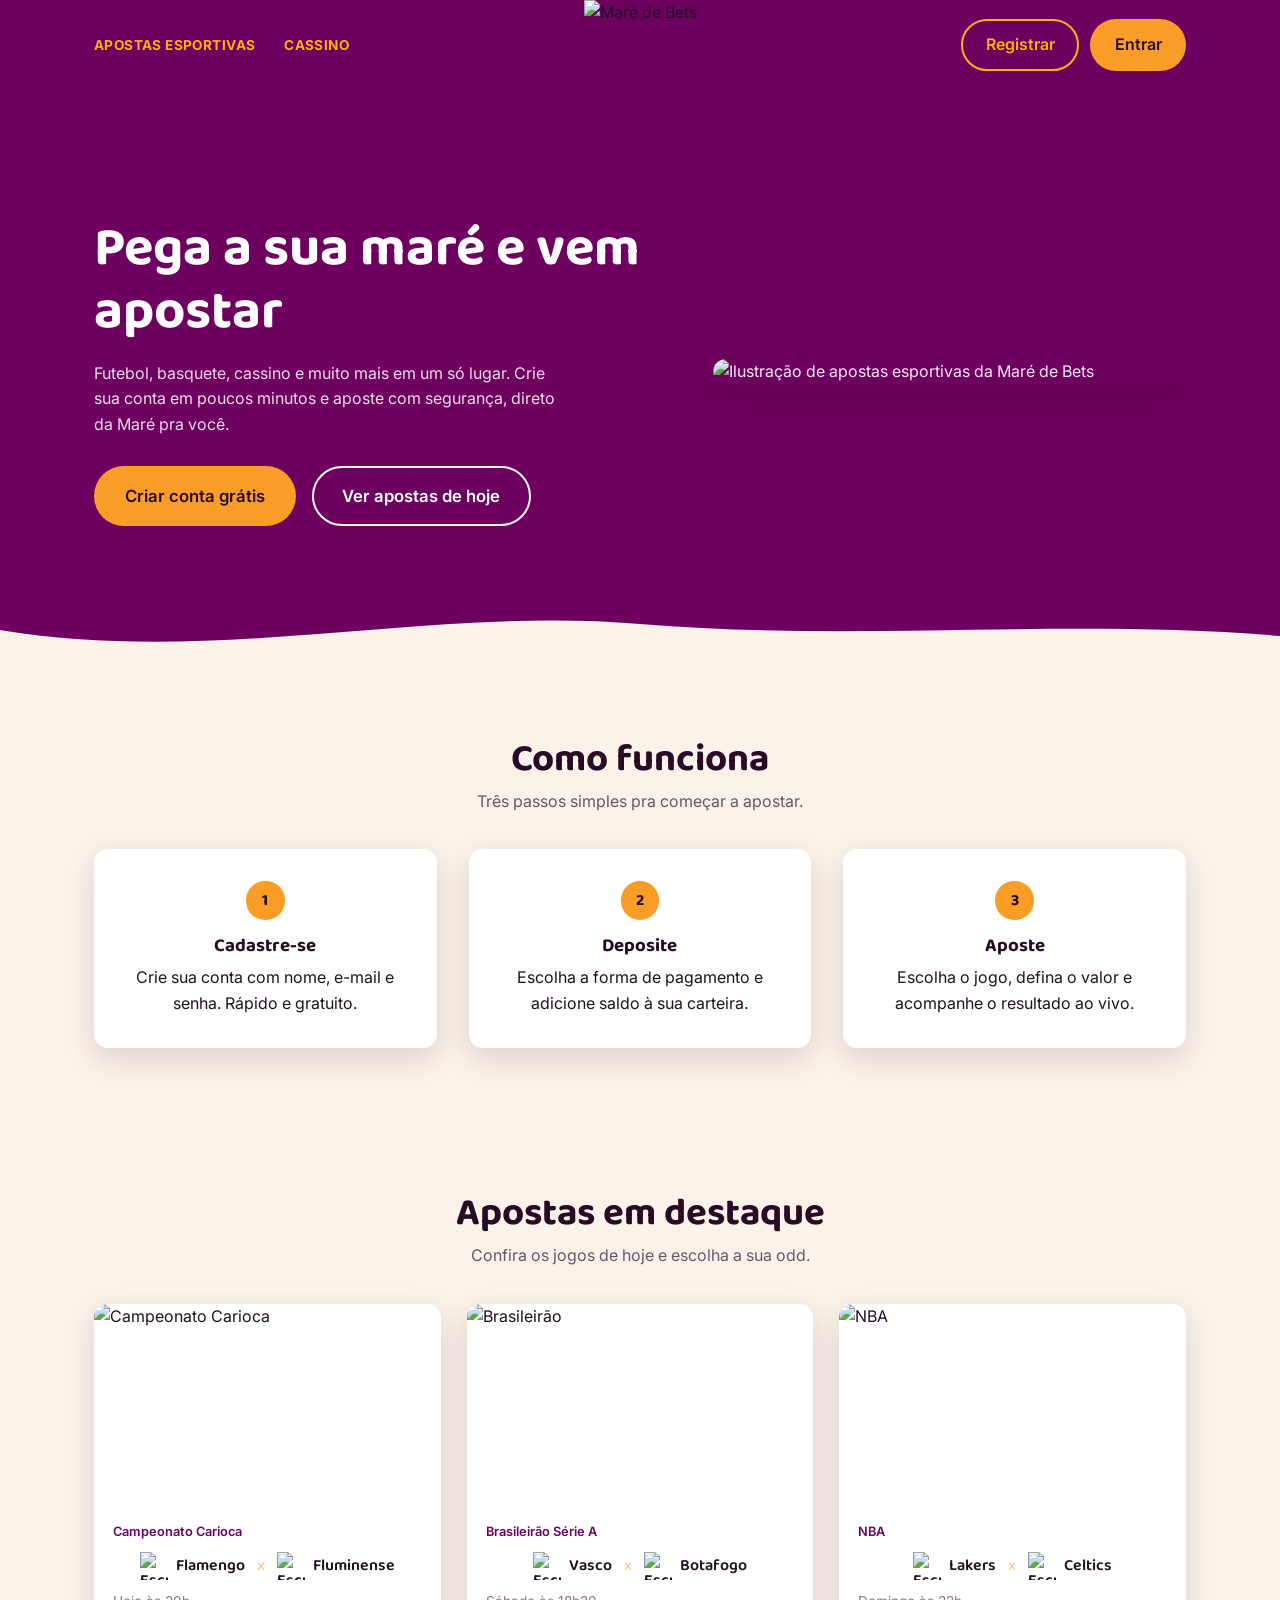
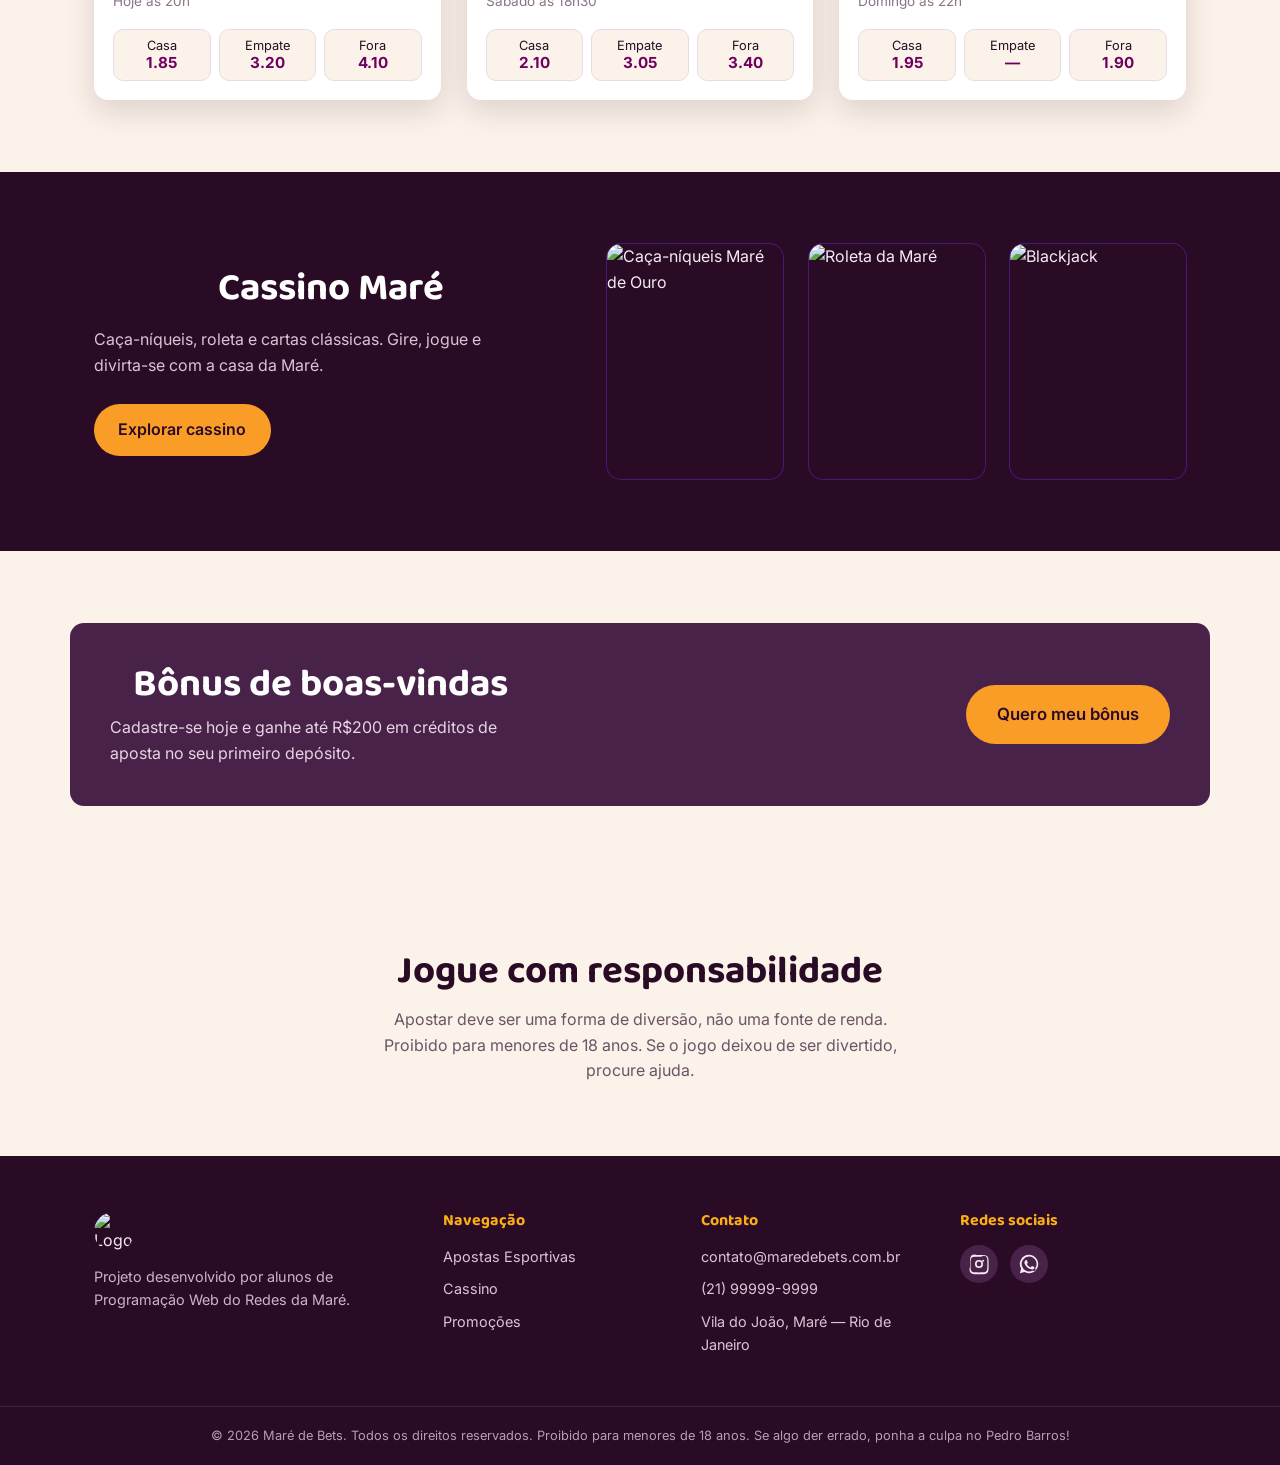
==== commit 1ea2b00a: "Adicionada a pagina de cassino" ====
--- a/mare-de-bets/index.html
+++ b/mare-de-bets/index.html
@@ -32,7 +32,7 @@
         <nav class="cabecalho__nav">
           <ul>
             <li><a href="#esportes">Apostas Esportivas</a></li>
-            <li><a href="#cassino">Cassino</a></li>
+            <li><a href="cassino.html">Cassino</a></li>
           </ul>
         </nav>
 
@@ -76,10 +76,9 @@
           </div>
 
           <div class="hero__imagem">
-            <!-- Imagem principal da seção (substitua pela arte/foto que o grupo escolher) -->
-            <!-- IMAGEM: coloque aqui uma arte do hero, ex: assets/img/hero.jpg -->
+            <!-- Imagem principal da seção -->
             <img
-              src="Assets/img/CassinoMain.jpg"
+              src="assets/img/CassinoMain.jpg"
               alt="Ilustração de apostas esportivas da Maré de Bets"
             />
           </div>
@@ -144,18 +143,17 @@
             <article class="cartao-jogo">
               <!-- IMAGEM: escudo ou banner do campeonato -->
               <img
-                src="Assets/img/Carioca.png"
+                src="assets/img/Carioca.png"
                 alt="Campeonato Carioca"
                 class="cartao-jogo__imagem"
               />
               <div class="cartao-jogo__corpo">
                 <span class="cartao-jogo__liga">Campeonato Carioca</span>
                 <!-- TEXTO: nomes dos times do confronto -->
-                <!-- Flamengo x Fluminense -->
                 <p class="cartao-jogo__confronto">
                   <span class="time">
                     <img
-                      src="Assets/img/escudos/flamengo.png"
+                      src="assets/img/escudos/flamengo.png"
                       alt="Escudo do Flamengo"
                       class="time__escudo"
                     />
@@ -166,7 +164,7 @@
 
                   <span class="time">
                     <img
-                      src="Assets/img/escudos/fluminense.png"
+                      src="assets/img/escudos/fluminense.png"
                       alt="Escudo do Fluminense"
                       class="time__escudo"
                     />
@@ -190,17 +188,16 @@
 
             <article class="cartao-jogo">
               <img
-                src="Assets/img/brasileirao.png"
+                src="assets/img/brasileirao.png"
                 alt="Brasileirão"
                 class="cartao-jogo__imagem"
               />
               <div class="cartao-jogo__corpo">
                 <span class="cartao-jogo__liga">Brasileirão Série A</span>
-                <!-- Vasco x Botafogo -->
                 <p class="cartao-jogo__confronto">
                   <span class="time">
                     <img
-                      src="Assets/img/escudos/vasco.png"
+                      src="assets/img/escudos/vasco.png"
                       alt="Escudo do Vasco"
                       class="time__escudo"
                     />
@@ -209,7 +206,7 @@
                   <span class="confronto__x">x</span>
                   <span class="time">
                     <img
-                      src="Assets/img/escudos/botafogo.png"
+                      src="assets/img/escudos/botafogo.png"
                       alt="Escudo do Botafogo"
                       class="time__escudo"
                     />
@@ -233,17 +230,16 @@
 
             <article class="cartao-jogo">
               <img
-                src="Assets/img/nba.png"
+                src="assets/img/nba.png"
                 alt="NBA"
                 class="cartao-jogo__imagem"
               />
               <div class="cartao-jogo__corpo">
                 <span class="cartao-jogo__liga">NBA</span>
-                <!-- Lakers x Celtics -->
                 <p class="cartao-jogo__confronto">
                   <span class="time">
                     <img
-                      src="Assets/img/escudos/lakers.png"
+                      src="assets/img/escudos/lakers.png"
                       alt="Escudo do Lakers"
                       class="time__escudo"
                     />
@@ -252,7 +248,7 @@
                   <span class="confronto__x">x</span>
                   <span class="time">
                     <img
-                      src="Assets/img/escudos/celtics.png"
+                      src="assets/img/escudos/celtics.png"
                       alt="Escudo do Celtics"
                       class="time__escudo"
                     />
@@ -287,23 +283,23 @@
               Caça-níqueis, roleta e cartas clássicas. Gire, jogue e divirta-se
               com a casa da Maré.
             </p>
-            <a href="#" class="botao botao--cheio">Explorar cassino</a>
+            <a href="cassino.html" class="botao botao--cheio">Explorar cassino</a>
           </div>
 
           <div class="grade-cartoes grade-cartoes--cassino">
             <!-- IMAGEM: capa de cada jogo de cassino -->
             <img
-              src="Assets/img/CacaNiquel.png"
+              src="assets/img/CacaNiquel.png"
               alt="Caça-níqueis Maré de Ouro"
               class="cartao-mini"
             />
             <img
-              src="Assets/img/Roleta.png"
+              src="assets/img/Roleta.png"
               alt="Roleta da Maré"
               class="cartao-mini"
             />
             <img
-              src="Assets/img/BlackJack.png"
+              src="assets/img/BlackJack.png"
               alt="Blackjack"
               class="cartao-mini"
             />
@@ -362,7 +358,7 @@
           <h4>Navegação</h4>
           <ul>
             <li><a href="#esportes">Apostas Esportivas</a></li>
-            <li><a href="#cassino">Cassino</a></li>
+            <li><a href="cassino.html">Cassino</a></li>
             <li><a href="#promocoes">Promoções</a></li>
           </ul>
         </div>
--- a/mare-de-bets/style.css
+++ b/mare-de-bets/style.css
@@ -4,6 +4,8 @@
    Organizado em blocos: 1) Variáveis  2) Reset  3) Base
    4) Layout  5) Cabeçalho  6) Hero  7) Seções  8) Cartões
    9) Rodapé  10) Responsividade (media queries)
+   11) Página de registro  12) Página de login
+   13) Página do cassino (caça-níqueis, roleta, blackjack)
    =========================================================== */
 
 /* ---------- 1) VARIÁVEIS DE COR E ESPAÇAMENTO ----------
@@ -192,6 +194,12 @@
   color: var(--branco);
 }
 
+.cabecalho__nav a[aria-current="page"] {
+  color: var(--branco);
+  border-bottom: 2px solid var(--dourado);
+  padding-bottom: 2px;
+}
+
 .cabecalho__acoes {
   display: flex;
   gap: 0.7rem;
@@ -434,6 +442,8 @@
   justify-content: center;
   gap: 12px;
   flex-wrap: wrap; /* quebra a linha em telas pequenas */
+  font-family: var(--fonte-titulo);
+  margin: 0.5rem 0;
 }
 
 .time {
@@ -441,6 +451,7 @@
   align-items: center;
   gap: 8px;
   font-weight: 600;
+  color: var(--texto-escuro);
 }
 
 .time__escudo {
@@ -452,11 +463,7 @@
 .confronto__x {
   opacity: 0.6;
   font-weight: 400;
-}
-
-.cartao-jogo__confronto span {
   color: var(--dourado);
-  font-weight: 700;
 }
 
 .cartao-jogo__horario {
@@ -917,3 +924,600 @@
 .formulario__extras a:hover {
   color: var(--branco);
 }
+
+/* ===========================================================
+   13) PÁGINA DO CASSINO (cassino.html)
+   Caça-níqueis, roleta e blackjack — tudo desenhado só com
+   HTML/CSS (emojis, gradientes, sombras e formas), sem imagens
+   externas e sem JavaScript.
+   =========================================================== */
+
+/* Hero mais simples, só com texto centralizado */
+.hero--cassino .hero__conteudo--centro {
+  grid-template-columns: 1fr;
+  text-align: center;
+  justify-items: center;
+  padding-top: 3rem;
+  padding-bottom: 3.5rem;
+}
+
+.hero--cassino .hero__descricao {
+  margin-left: auto;
+  margin-right: auto;
+}
+
+/* Estrutura comum às 3 seções de jogo: visual de um lado, texto do outro */
+.jogo__grade {
+  display: grid;
+  grid-template-columns: 1fr 1fr;
+  gap: 3rem;
+  align-items: center;
+}
+
+.jogo--roleta {
+  background-color: var(--roxo-profundo);
+  color: var(--texto-claro);
+}
+
+.jogo--roleta h2 {
+  color: var(--branco);
+}
+
+.jogo__etiqueta {
+  display: inline-block;
+  background-color: var(--ameixa);
+  color: var(--dourado-suave);
+  font-size: 0.75rem;
+  font-weight: 700;
+  text-transform: uppercase;
+  letter-spacing: 0.04em;
+  padding: 0.3rem 0.8rem;
+  border-radius: 999px;
+  margin-bottom: 0.8rem;
+}
+
+.jogo__etiqueta--claro {
+  background-color: rgba(255, 255, 255, 0.1);
+}
+
+.jogo__info h2 {
+  text-align: left;
+}
+
+.jogo__info p {
+  margin: 0.9rem 0 1.4rem;
+  max-width: 44ch;
+  color: inherit;
+  opacity: 0.85;
+}
+
+/* ---------- Caça-níqueis ---------- */
+.caca-niqueis {
+  display: flex;
+  justify-content: center;
+}
+
+.caca-niqueis__gabinete {
+  display: flex;
+  flex-direction: column;
+  align-items: center;
+  background: linear-gradient(165deg, var(--roxo-mare) 0%, var(--roxo-profundo) 75%);
+  border: 3px solid var(--dourado);
+  border-radius: 22px;
+  padding: 0 1.3rem 1.5rem;
+  box-shadow: var(--sombra), 0 0 40px rgba(112, 47, 237, 0.25);
+}
+
+/* Letreiro luminoso no topo da máquina */
+.caca-niqueis__letreiro {
+  display: flex;
+  align-items: center;
+  gap: 0.8rem;
+  margin: 0 -1.3rem 1.2rem;
+  padding: 0.6rem 1.1rem;
+  background-color: var(--roxo-profundo);
+  border-radius: 0 0 14px 14px;
+  border-bottom: 2px solid rgba(251, 174, 22, 0.4);
+}
+
+.caca-niqueis__titulo {
+  flex-shrink: 0;
+  font-family: var(--fonte-titulo);
+  font-weight: 700;
+  font-size: 1rem;
+  letter-spacing: 0.03em;
+  color: var(--dourado-suave);
+  text-shadow:
+    0 0 6px rgba(251, 174, 22, 0.9),
+    0 0 18px rgba(112, 47, 237, 0.6);
+  white-space: nowrap;
+}
+
+.caca-niqueis__lampadas {
+  display: flex;
+  justify-content: space-between;
+  gap: 0.5rem;
+  width: 100%;
+}
+
+.caca-niqueis__lampadas span {
+  width: 7px;
+  height: 7px;
+  border-radius: 50%;
+  background-color: var(--dourado-suave);
+  box-shadow: 0 0 6px 1px var(--dourado-suave);
+  animation: piscar 1.6s ease-in-out infinite;
+}
+
+.caca-niqueis__lampadas span:nth-child(even) {
+  background-color: var(--roxo-neon);
+  box-shadow: 0 0 6px 1px var(--roxo-neon);
+  animation-delay: 0.4s;
+}
+
+@keyframes piscar {
+  0%, 100% { opacity: 1; }
+  50% { opacity: 0.25; }
+}
+
+/* Janela com os rolos, em painel escuro "encaixado" */
+.caca-niqueis__janela {
+  display: flex;
+  gap: 0.7rem;
+  background-color: var(--roxo-profundo);
+  border-radius: 12px;
+  padding: 1rem;
+  box-shadow: inset 0 6px 14px rgba(0, 0, 0, 0.55);
+}
+
+.caca-niqueis__rolo {
+  position: relative;
+  display: flex;
+  flex-direction: column;
+  align-items: center;
+  justify-content: center;
+  gap: 0.5rem;
+  width: 78px;
+  background: linear-gradient(180deg, #5c2c5e 0%, var(--ameixa) 100%);
+  border-radius: 10px;
+  padding: 0.7rem 0;
+  overflow: hidden;
+}
+
+/* Reflexo de vidro sobre o rolo */
+.caca-niqueis__rolo::after {
+  content: "";
+  position: absolute;
+  inset: 0;
+  background: linear-gradient(
+    200deg,
+    rgba(255, 255, 255, 0.18) 0%,
+    rgba(255, 255, 255, 0) 35%
+  );
+  pointer-events: none;
+}
+
+/* Linha de pagamento em destaque no meio do rolo */
+.caca-niqueis__rolo::before {
+  content: "";
+  position: absolute;
+  left: 0;
+  right: 0;
+  top: 50%;
+  height: 2.6rem;
+  transform: translateY(-50%);
+  background-color: rgba(251, 174, 22, 0.14);
+  border-top: 1px dashed rgba(251, 174, 22, 0.5);
+  border-bottom: 1px dashed rgba(251, 174, 22, 0.5);
+}
+
+.simbolo {
+  position: relative;
+  z-index: 1;
+  font-size: 1.5rem;
+  opacity: 0.35;
+  transform: scale(0.8);
+}
+
+.simbolo--linha {
+  font-size: 2.3rem;
+  opacity: 1;
+  transform: scale(1);
+}
+
+.caca-niqueis__base {
+  display: flex;
+  align-items: center;
+  gap: 1.3rem;
+  margin-top: 1.4rem;
+}
+
+.caca-niqueis__botao {
+  border-radius: 999px;
+  box-shadow: 0 4px 0 #c97207;
+}
+
+.caca-niqueis__botao:hover {
+  transform: translateY(-1px);
+}
+
+/* Alavanca decorativa ao lado do botão */
+.caca-niqueis__alavanca {
+  position: relative;
+  width: 10px;
+  height: 56px;
+  background-color: var(--roxo-profundo);
+  border-radius: 999px;
+  transform: rotate(8deg);
+}
+
+.caca-niqueis__alavanca span {
+  position: absolute;
+  top: -10px;
+  left: 50%;
+  transform: translateX(-50%);
+  width: 22px;
+  height: 22px;
+  border-radius: 50%;
+  background: radial-gradient(circle at 35% 30%, #ffcf6b, var(--dourado) 70%);
+  box-shadow: 0 3px 6px rgba(0, 0, 0, 0.4);
+}
+
+.tabela-premios {
+  width: 100%;
+  border-collapse: collapse;
+  background-color: var(--branco);
+  border-radius: var(--raio);
+  overflow: hidden;
+  box-shadow: var(--sombra);
+}
+
+.tabela-premios caption {
+  text-align: left;
+  font-weight: 700;
+  padding: 0.8rem 1rem;
+  background-color: var(--ameixa);
+  color: var(--texto-claro);
+}
+
+.tabela-premios td {
+  padding: 0.55rem 1rem;
+  border-top: 1px solid #efe3ec;
+  font-size: 0.95rem;
+}
+
+.tabela-premios td:last-child {
+  text-align: right;
+  font-weight: 700;
+  color: var(--roxo-mare);
+}
+
+/* ---------- Roleta ---------- */
+.roleta {
+  display: flex;
+  flex-direction: column;
+  align-items: center;
+  gap: 1.8rem;
+}
+
+.roleta__roda {
+  position: relative;
+  width: 190px;
+  height: 190px;
+  border-radius: 50%;
+  border: 7px solid var(--dourado);
+  background-image:
+    repeating-conic-gradient(
+      from 0deg,
+      transparent 0deg 14.5deg,
+      rgba(251, 174, 22, 0.55) 14.5deg 15deg
+    ),
+    repeating-conic-gradient(
+      #b3122a 0deg 15deg,
+      #161616 15deg 30deg
+    );
+  display: flex;
+  align-items: center;
+  justify-content: center;
+  box-shadow: var(--sombra), 0 0 30px rgba(112, 47, 237, 0.3);
+  animation: girar 16s linear infinite;
+}
+
+@keyframes girar {
+  from { transform: rotate(0deg); }
+  to { transform: rotate(360deg); }
+}
+
+.roleta__bola {
+  position: absolute;
+  top: 6px;
+  left: 50%;
+  width: 11px;
+  height: 11px;
+  margin-left: -5.5px;
+  border-radius: 50%;
+  background: radial-gradient(circle at 35% 30%, #fff, #cfcfcf 70%);
+  box-shadow: 0 2px 4px rgba(0, 0, 0, 0.5);
+}
+
+.roleta__centro {
+  width: 66px;
+  height: 66px;
+  border-radius: 50%;
+  background-color: var(--roxo-profundo);
+  border: 3px solid var(--dourado-suave);
+  display: flex;
+  align-items: center;
+  justify-content: center;
+  /* gira junto com a roda, mas o número precisa ficar sempre em pé */
+  animation: girar-inverso 16s linear infinite;
+}
+
+.roleta__centro span {
+  color: var(--dourado-suave);
+  font-family: var(--fonte-titulo);
+  font-weight: 700;
+  font-size: 1.1rem;
+}
+
+@keyframes girar-inverso {
+  from { transform: rotate(0deg); }
+  to { transform: rotate(-360deg); }
+}
+
+.lista-apostas {
+  display: flex;
+  flex-direction: column;
+  gap: 0.7rem;
+}
+
+.lista-apostas li {
+  display: flex;
+  align-items: center;
+  gap: 0.6rem;
+  font-size: 0.95rem;
+}
+
+.chip {
+  width: 16px;
+  height: 16px;
+  border-radius: 50%;
+  flex-shrink: 0;
+  border: 2px solid rgba(255, 255, 255, 0.5);
+}
+
+.chip--vermelho { background-color: #b3122a; }
+.chip--verde { background-color: #1f8a4c; }
+.chip--dourado { background-color: var(--dourado); }
+
+/* Moldura em feltro ao redor da mesa de apostas */
+.roleta__mesa-completa {
+  width: 100%;
+  background: radial-gradient(ellipse at center, #11502f 0%, #0a2e1c 100%);
+  border: 3px solid var(--dourado);
+  border-radius: 16px;
+  padding: 0.9rem;
+  box-shadow: var(--sombra), inset 0 0 30px rgba(0, 0, 0, 0.45);
+}
+
+.mesa-roleta {
+  display: flex;
+  width: 100%;
+  border-radius: 8px;
+  overflow: hidden;
+}
+
+.mesa-roleta__zero {
+  writing-mode: vertical-rl;
+  text-orientation: upright;
+}
+
+.mesa-roleta__numeros {
+  display: grid;
+  grid-template-columns: repeat(12, 1fr);
+  grid-auto-rows: 1fr;
+  flex: 1;
+}
+
+.roleta-num {
+  display: flex;
+  align-items: center;
+  justify-content: center;
+  padding: 0.5rem 0;
+  font-size: 0.75rem;
+  font-weight: 700;
+  color: var(--branco);
+  border: 1px solid rgba(255, 255, 255, 0.15);
+}
+
+.roleta-num--vermelho { background-color: #b3122a; }
+.roleta-num--preto { background-color: #161616; }
+.roleta-num--verde { background-color: #1f8a4c; }
+
+.mesa-roleta__externas {
+  display: grid;
+  grid-template-columns: repeat(6, 1fr);
+  gap: 0.35rem;
+  margin-top: 0.6rem;
+}
+
+.aposta-externa {
+  text-align: center;
+  padding: 0.5rem 0.2rem;
+  font-size: 0.7rem;
+  font-weight: 700;
+  color: var(--branco);
+  border-radius: 6px;
+  background-color: rgba(255, 255, 255, 0.08);
+  border: 1px solid rgba(255, 255, 255, 0.18);
+}
+
+.aposta-externa--vermelho { background-color: #b3122a; border-color: transparent; }
+.aposta-externa--preto { background-color: #161616; border-color: transparent; }
+
+/* ---------- Blackjack ---------- */
+.mesa-blackjack {
+  background: radial-gradient(ellipse at center, #11502f 0%, #0a2e1c 100%);
+  border: 3px solid var(--dourado);
+  border-radius: 999px / 60px;
+  padding: 2.2rem 1.8rem;
+  display: flex;
+  flex-direction: column;
+  align-items: center;
+  gap: 1.6rem;
+  box-shadow: var(--sombra), inset 0 0 30px rgba(0, 0, 0, 0.45);
+}
+
+.mesa-blackjack__mao {
+  display: flex;
+  align-items: center;
+  gap: 1rem;
+}
+
+.mesa-blackjack__rotulo {
+  color: var(--texto-claro);
+  font-size: 0.8rem;
+  font-weight: 700;
+  width: 90px;
+  text-align: right;
+  background-color: rgba(0, 0, 0, 0.3);
+  padding: 0.3rem 0.6rem;
+  border-radius: 999px;
+}
+
+.mesa-blackjack__rotulo strong {
+  color: var(--dourado-suave);
+}
+
+.mesa-blackjack__cartas {
+  display: flex;
+}
+
+.carta {
+  position: relative;
+  width: 58px;
+  height: 84px;
+  background: linear-gradient(160deg, #ffffff 0%, #f4eef2 100%);
+  border-radius: 9px;
+  box-shadow: 0 6px 14px rgba(0, 0, 0, 0.4);
+  border: 1px solid #e3d8e0;
+}
+
+.carta--esq {
+  transform: rotate(-5deg);
+  z-index: 1;
+}
+
+.carta--dir {
+  transform: rotate(5deg) translateX(-12px);
+}
+
+.carta__canto {
+  position: absolute;
+  font-family: var(--fonte-titulo);
+  font-weight: 700;
+  font-size: 0.72rem;
+  line-height: 1.05;
+  text-align: center;
+}
+
+.carta__canto--topo {
+  top: 5px;
+  left: 6px;
+}
+
+.carta__canto--base {
+  bottom: 5px;
+  right: 6px;
+  transform: rotate(180deg);
+}
+
+.carta__naipe-central {
+  position: absolute;
+  top: 50%;
+  left: 50%;
+  transform: translate(-50%, -50%);
+  font-size: 1.6rem;
+}
+
+.carta__naipe--vermelho { color: #b3122a; }
+.carta__naipe--preto { color: #161616; }
+
+.carta--virada {
+  background-image: repeating-linear-gradient(
+    45deg,
+    var(--roxo-mare) 0 6px,
+    var(--roxo-neon) 6px 12px
+  );
+  border: 1px solid rgba(251, 174, 22, 0.5);
+}
+
+.mesa-blackjack__acoes {
+  display: flex;
+  gap: 0.8rem;
+}
+
+.mesa-blackjack__parar {
+  color: var(--texto-claro);
+  border-color: var(--texto-claro);
+}
+
+@media (max-width: 980px) {
+  .jogo__grade {
+    grid-template-columns: 1fr;
+  }
+
+  .jogo__info h2 {
+    text-align: center;
+  }
+
+  .jogo__info {
+    text-align: center;
+  }
+
+  .jogo__info p {
+    margin-left: auto;
+    margin-right: auto;
+  }
+
+  .lista-apostas {
+    align-items: center;
+  }
+
+  .mesa-roleta__numeros {
+    grid-template-columns: repeat(6, 1fr);
+  }
+}
+
+@media (max-width: 600px) {
+  .caca-niqueis__janela {
+    padding: 0.7rem;
+    gap: 0.5rem;
+  }
+
+  .caca-niqueis__rolo {
+    width: 62px;
+  }
+
+  .mesa-roleta {
+    flex-direction: column;
+  }
+
+  .mesa-roleta__zero {
+    writing-mode: horizontal-tb;
+    padding: 0.4rem;
+  }
+
+  .mesa-roleta__numeros {
+    grid-template-columns: repeat(4, 1fr);
+  }
+
+  .mesa-roleta__externas {
+    grid-template-columns: repeat(3, 1fr);
+  }
+
+  .mesa-blackjack {
+    padding: 1.8rem 1rem;
+    border-radius: 24px;
+  }
+}
